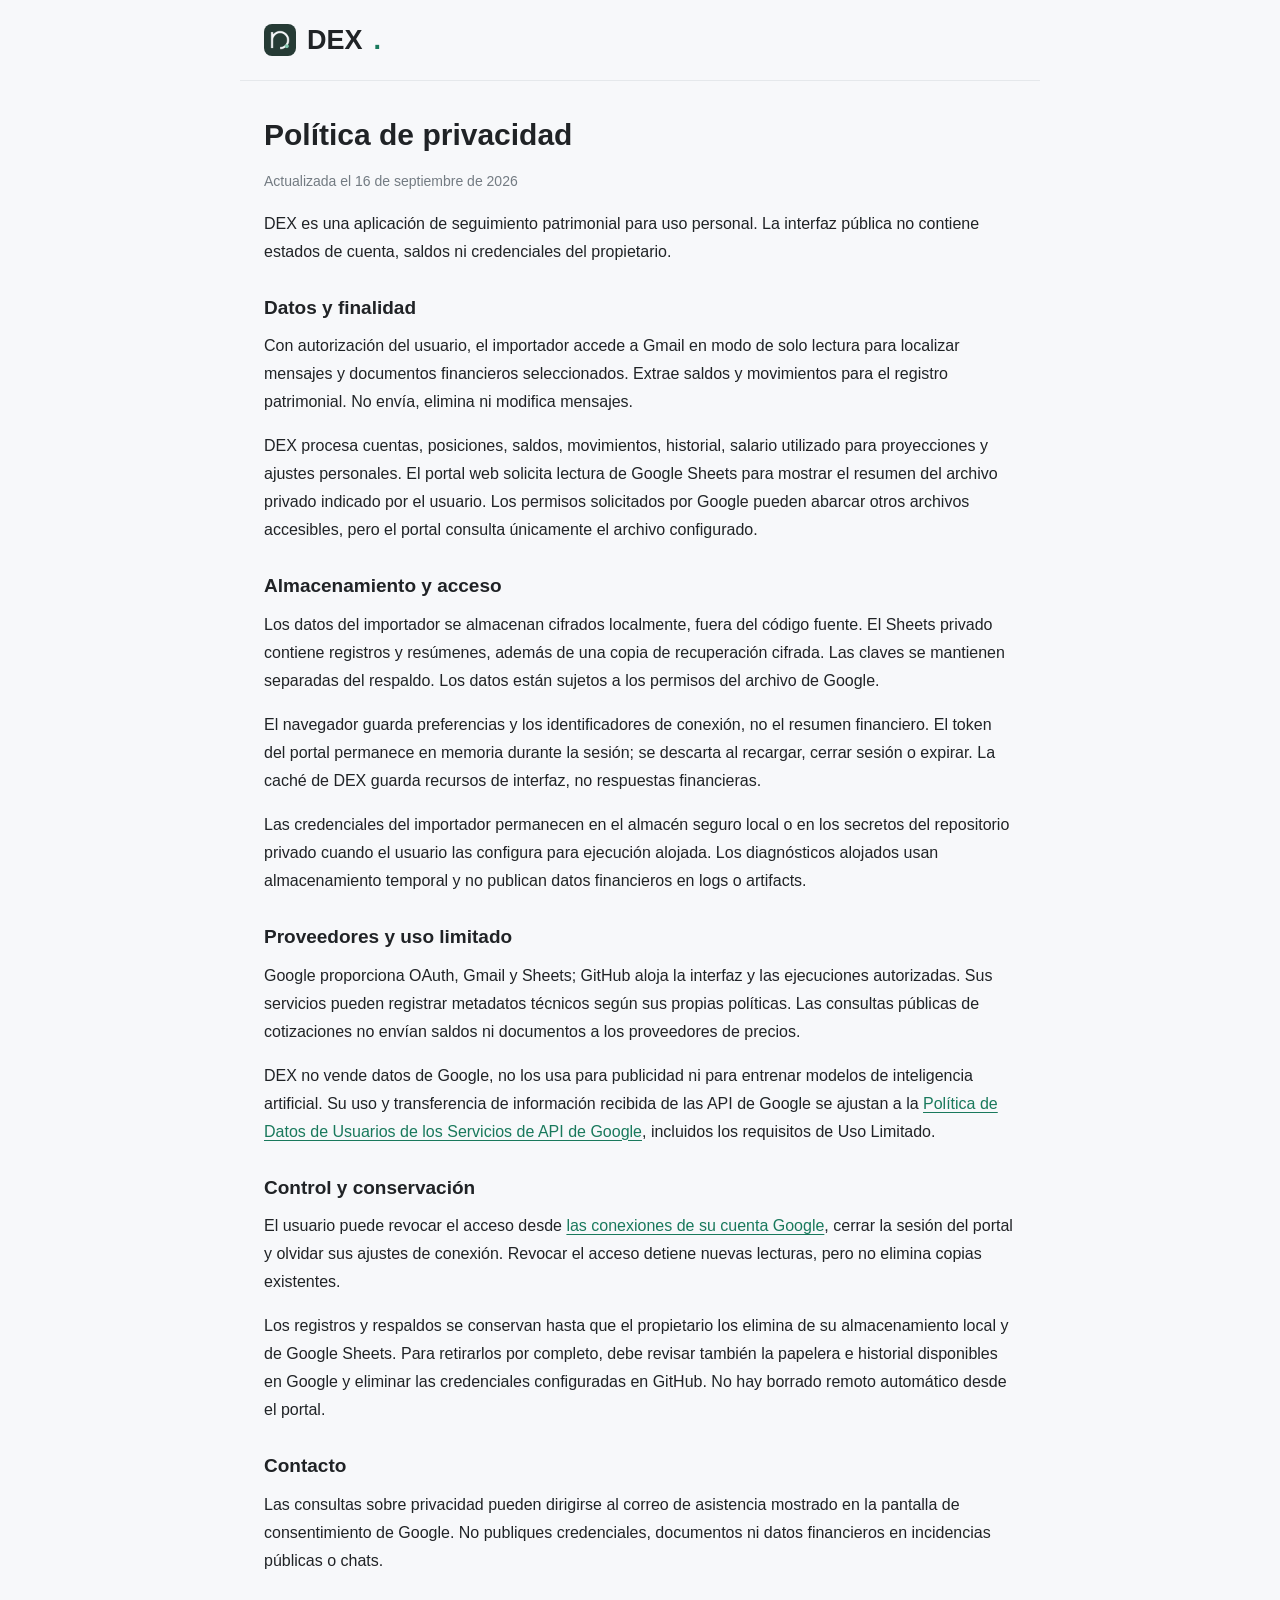
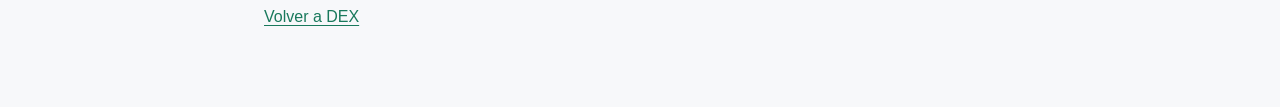
==== privacy.html @ 309e14bb "Add DEX privacy policy" ====
<!doctype html>
<html lang="es">
<head>
  <meta charset="utf-8">
  <meta name="viewport" content="width=device-width, initial-scale=1">
  <meta name="referrer" content="no-referrer">
  <meta http-equiv="Content-Security-Policy" content="default-src 'none'; style-src 'self'; img-src 'self'; base-uri 'none'; form-action 'none'">
  <title>Privacidad | DEX</title>
  <link rel="icon" href="./icon.png">
  <link rel="stylesheet" href="./app.css">
  <link rel="stylesheet" href="./privacy.css">
</head>
<body>
  <header class="topbar"><a class="brand" href="./"><img src="./icon.png" width="32" height="32" alt="">DEX<span class="brand-dot">.</span></a></header>
  <main>
    <h1>Pol&iacute;tica de privacidad</h1>
    <p class="muted">Actualizada el 16 de septiembre de 2026</p>
    <p>DEX es una aplicaci&oacute;n de seguimiento patrimonial para uso personal. La interfaz p&uacute;blica no contiene estados de cuenta, saldos ni credenciales del propietario.</p>
    <h2>Datos y finalidad</h2>
    <p>Con autorizaci&oacute;n del usuario, el importador accede a Gmail en modo de solo lectura para localizar mensajes y documentos financieros seleccionados. Extrae saldos y movimientos para el registro patrimonial. No env&iacute;a, elimina ni modifica mensajes.</p>
    <p>DEX procesa cuentas, posiciones, saldos, movimientos, historial, salario utilizado para proyecciones y ajustes personales. El portal web solicita lectura de Google Sheets para mostrar el resumen del archivo privado indicado por el usuario. Los permisos solicitados por Google pueden abarcar otros archivos accesibles, pero el portal consulta &uacute;nicamente el archivo configurado.</p>
    <h2>Almacenamiento y acceso</h2>
    <p>Los datos del importador se almacenan cifrados localmente, fuera del c&oacute;digo fuente. El Sheets privado contiene registros y res&uacute;menes, adem&aacute;s de una copia de recuperaci&oacute;n cifrada. Las claves se mantienen separadas del respaldo. Los datos est&aacute;n sujetos a los permisos del archivo de Google.</p>
    <p>El navegador guarda preferencias y los identificadores de conexi&oacute;n, no el resumen financiero. El token del portal permanece en memoria durante la sesi&oacute;n; se descarta al recargar, cerrar sesi&oacute;n o expirar. La cach&eacute; de DEX guarda recursos de interfaz, no respuestas financieras.</p>
    <p>Las credenciales del importador permanecen en el almac&eacute;n seguro local o en los secretos del repositorio privado cuando el usuario las configura para ejecuci&oacute;n alojada. Los diagn&oacute;sticos alojados usan almacenamiento temporal y no publican datos financieros en logs o artifacts.</p>
    <h2>Proveedores y uso limitado</h2>
    <p>Google proporciona OAuth, Gmail y Sheets; GitHub aloja la interfaz y las ejecuciones autorizadas. Sus servicios pueden registrar metadatos t&eacute;cnicos seg&uacute;n sus propias pol&iacute;ticas. Las consultas p&uacute;blicas de cotizaciones no env&iacute;an saldos ni documentos a los proveedores de precios.</p>
    <p>DEX no vende datos de Google, no los usa para publicidad ni para entrenar modelos de inteligencia artificial. Su uso y transferencia de informaci&oacute;n recibida de las API de Google se ajustan a la <a href="https://developers.google.com/terms/api-services-user-data-policy">Pol&iacute;tica de Datos de Usuarios de los Servicios de API de Google</a>, incluidos los requisitos de Uso Limitado.</p>
    <h2>Control y conservaci&oacute;n</h2>
    <p>El usuario puede revocar el acceso desde <a href="https://myaccount.google.com/connections">las conexiones de su cuenta Google</a>, cerrar la sesi&oacute;n del portal y olvidar sus ajustes de conexi&oacute;n. Revocar el acceso detiene nuevas lecturas, pero no elimina copias existentes.</p>
    <p>Los registros y respaldos se conservan hasta que el propietario los elimina de su almacenamiento local y de Google Sheets. Para retirarlos por completo, debe revisar tambi&eacute;n la papelera e historial disponibles en Google y eliminar las credenciales configuradas en GitHub. No hay borrado remoto autom&aacute;tico desde el portal.</p>
    <h2>Contacto</h2>
    <p>Las consultas sobre privacidad pueden dirigirse al correo de asistencia mostrado en la pantalla de consentimiento de Google. No publiques credenciales, documentos ni datos financieros en incidencias p&uacute;blicas o chats.</p>
    <a class="back" href="./">Volver a DEX</a>
  </main>
</body>
</html>
---- app.css ----
@layer base, layout, components, responsive;
@layer base {
  :root{font-family:-apple-system,BlinkMacSystemFont,"Segoe UI",sans-serif;color:#202326;background:#f7f8fa;font-synthesis:none;--bg:#f7f8fa;--surface:#fff;--ink:#202326;--muted:#737b82;--line:#e5e8eb;--green:#19795c;--teal:#62a59d;--blue:#577bad;--ease:cubic-bezier(.2,.8,.2,1);letter-spacing:0;color-scheme:light}
  *{box-sizing:border-box;letter-spacing:0}body{margin:0;-webkit-tap-highlight-color:transparent}button,input,select{font:inherit}button,a,input,select{touch-action:manipulation}button,a{color:inherit}button{cursor:pointer}button{border:0}a{text-decoration:none}button:disabled{cursor:wait;opacity:.55}svg{width:20px;height:20px;stroke-width:1.7;flex-shrink:0}button,a{outline-offset:5px}button:focus-visible,a:focus-visible,input:focus-visible,select:focus-visible{outline:2px solid var(--green)}h1,h2,h3,p{margin:0}h1{font-size:30px;font-weight:700;line-height:1.2}h2{font-size:19px;font-weight:650;line-height:1.3}h3{font-size:15px;font-weight:600}strong{font-weight:600}[hidden]{display:none!important}button{background:none}input,select{color:var(--ink)}.muted{color:var(--muted);font-size:14px}.small-label{font-size:12px;color:var(--muted);line-height:1.5}.eyebrow{font-size:10px;font-weight:650;color:var(--muted);line-height:1.6}.skip-link{position:fixed;top:-60px;left:20px;background:white;padding:15px;z-index:20}.skip-link:focus{top:10px}.sensitive{font-variant-numeric:tabular-nums}.empty{padding:44px 12px;text-align:center;color:var(--muted);font-size:14px;line-height:1.7}.empty svg{display:block;margin:0 auto 12px;width:28px;height:28px}.subtle{font-size:12px;color:var(--muted);line-height:1.6}.money-frac{color:var(--muted);font-weight:400}.masked{letter-spacing:0;user-select:none}
}
@layer layout {
  .app{max-width:1360px;margin:auto;display:grid;grid-template-columns:196px minmax(0,1fr);grid-template-rows:92px 1fr;min-height:100dvh}.topbar{grid-column:1/-1;display:flex;align-items:center;padding:0 42px;gap:30px;border-bottom:1px solid var(--line)}.brand{display:flex;align-items:center;gap:11px;font-weight:750;font-size:27px;line-height:1}.brand img{border-radius:8px}.brand-dot{color:var(--green)}.desktop-caption{font-size:10px;color:#8b9197}.top-actions{margin-left:auto;display:flex;align-items:center;gap:8px}.navigation{grid-column:1;grid-row:2;display:flex;flex-direction:column;padding:40px 18px;gap:8px;border-right:1px solid var(--line)}.navigation>a{display:flex;align-items:center;gap:12px;font-size:13px;font-weight:550;padding:14px 16px;border-radius:8px;color:var(--muted);min-height:48px}.navigation>a[aria-current=page]{color:var(--green);background:#eaf1ed}.navigation>a:hover{background:#edf0f1}.nav-foot{margin-top:auto;padding:60px 16px 0;color:#92989d;font-size:10px;line-height:2}main{padding:36px 48px 52px;min-width:0;outline:none!important}.view{animation:appear .28s var(--ease)}.page-heading{display:flex;align-items:center;justify-content:space-between;gap:10px;margin-bottom:32px}.page-heading .eyebrow{margin-bottom:8px}.summary-grid{display:grid;grid-template-columns:minmax(0,1.45fr) minmax(0,1fr);gap:36px;margin-bottom:36px}.balance-panel{padding:6px 0 0;min-width:0}.distribution{border-left:1px solid var(--line);padding-left:32px;min-width:0}.section-heading{display:flex;justify-content:space-between;align-items:center;gap:12px;margin-bottom:16px}.accounts-section{margin-top:4px}.bottom-note{display:flex;justify-content:center;align-items:center;gap:7px;font-size:11px;line-height:1.6;color:var(--muted);margin:26px 0 0;text-align:center}.bottom-note svg{width:14px;height:14px}.settings-group{margin:0 0 32px}.settings-group>h2{margin-bottom:14px}
}
@layer components {
  .history-section,.performance-section{padding:26px 0;border-top:1px solid var(--line);margin-bottom:26px;min-width:0}.history-section>.section-heading,.performance-section>.section-heading{flex-wrap:wrap}.history-summary{font-size:26px;font-weight:650;line-height:1.4;margin:12px 0;overflow-wrap:anywhere;font-variant-numeric:tabular-nums}.history-metric-label{display:flex;align-items:center;justify-content:space-between;gap:12px;font-size:12px;color:var(--muted)}.history-metric-label select{width:auto;max-width:75%;min-height:44px;border:1px solid var(--line);border-radius:6px;background:var(--surface);padding:7px;font-size:13px}#history-chart{display:block;width:100%;height:210px;min-width:0}#history-observations{margin-top:12px}#history-observations summary{font-size:12px;cursor:pointer;min-height:44px;display:flex;align-items:center;color:var(--green)}#history-rows{max-height:280px;overflow:auto}.pnl-row{padding:12px 0;border-bottom:1px solid var(--line)}.pnl-row>div:first-child{display:flex;justify-content:space-between;gap:14px;font-size:13px}.pnl-row>div:first-child>span:last-child{text-align:right;min-width:0;overflow-wrap:anywhere}.pnl-row small{display:block;color:var(--muted);font-size:11px;margin-top:4px}.pnl-track{height:8px;margin-top:10px;position:relative;background:linear-gradient(to right,transparent calc(50% - .5px),#b6bec7 calc(50% - .5px),#b6bec7 calc(50% + .5px),transparent calc(50% + .5px))}.pnl-bar{position:absolute;left:50%;top:1px;height:6px;background:#267d71;border-radius:2px}.pnl-bar.negative{left:auto;right:50%;background:#b14646}.gain{color:#267d71}.loss{color:#b14646}#available-open{justify-content:flex-start;text-align:left;line-height:1.4}#composition-open{margin-top:6px}#detail-content [data-include]{flex-shrink:0}.performance-section>.subtle{margin:12px 0}
  .balance-top{flex-wrap:wrap}.balance-top>.segmented{margin-left:auto;max-width:100%}.fx-info{margin-top:12px;font-size:11px;color:var(--muted);line-height:1.65;overflow-wrap:anywhere}.fx-info a{color:var(--green);text-decoration:underline;text-underline-offset:3px}.fx-info p+p{margin-top:3px}
  .estimated-net-worth{border-left:2px solid var(--teal);padding:8px 0 8px 14px;margin-top:14px;display:grid;gap:6px}.estimated-net-worth strong{font-size:22px;overflow-wrap:anywhere}#salary-setting{width:100%;text-align:left}
  .adjustment-section{margin-top:28px}.deduction-breakdown{margin-top:8px}.adjustment-row{display:flex;align-items:center;gap:12px;width:100%;min-height:64px;text-align:left;border-bottom:1px solid var(--line);padding:12px 0;font-size:14px}.adjustment-row>span{flex:1;min-width:0;overflow-wrap:anywhere}.adjustment-row small{display:block;color:var(--muted);font-size:12px;margin-top:5px}.adjustment-row strong{font-size:14px;overflow-wrap:anywhere;max-width:48%}.adjustment-row svg{width:16px}.adjustment-form{display:grid;gap:20px;margin-top:24px}.adjustment-form label{display:grid;gap:8px;font-size:13px;color:var(--muted);min-width:0}.adjustment-form input,.adjustment-form select{width:100%;min-width:0;min-height:48px;border:1px solid var(--line);border-radius:8px;background:var(--surface);padding:10px 12px;font-size:16px}.form-columns{display:grid;grid-template-columns:minmax(0,1fr) 100px;gap:14px}.form-actions{display:flex;justify-content:flex-end;align-items:center;gap:16px}.primary-action{display:inline-flex;align-items:center;justify-content:center;gap:8px;background:var(--green);color:white;border-radius:8px;min-height:48px;padding:10px 22px;font-weight:600}.danger{color:#aa3939}.primary-action.danger{color:white;background:#aa3939}.form-error{font-size:13px;color:#aa3939;line-height:1.6}#delete-confirmation{border-top:1px solid var(--line);padding-top:16px;font-size:14px;line-height:1.6}#delete-confirmation .form-actions{margin-top:10px}
  .icon-button{width:44px;height:44px;display:inline-flex;align-items:center;justify-content:center;border-radius:50%;flex-shrink:0;transition:background .2s,transform .15s}.icon-button:hover{background:#e9ecef}.icon-button:active{transform:scale(.94)}.mode-badge{font-size:9px;font-weight:700;color:var(--muted);padding:5px 7px;border:1px solid var(--line);border-radius:4px}.mode-badge.demo{background:#fff3d7;border-color:#eadcb8;color:#80601f}.status-tag{display:flex;gap:6px;align-items:center;color:var(--muted);font-size:10px;white-space:nowrap}.status-dot{width:5px;height:5px;background:var(--green);border-radius:50%}.balance-top{display:flex;align-items:center;justify-content:space-between;gap:12px}.segmented{display:flex;border-radius:8px;padding:3px;background:#e9edef;height:36px;flex-shrink:0}.segmented button{font-size:11px;font-weight:650;border-radius:6px;min-width:44px;padding:0 10px}.segmented button[aria-pressed=true]{background:var(--surface);box-shadow:0 1px 4px #00000010}.balance-value{font-size:43px;font-weight:650;line-height:1.18;min-height:60px;display:flex;align-items:baseline;gap:0;margin-top:26px;white-space:nowrap;overflow-wrap:anywhere}.balance-value.compact{font-size:32px}.balance-value .money-frac{font-size:.66em}.balance-meta{display:flex;flex-wrap:wrap;align-items:center;justify-content:space-between;gap:0 10px;font-size:11px;color:var(--muted);min-height:44px}.text-action{display:inline-flex;align-items:center;justify-content:center;gap:5px;font-size:11px;color:var(--green);min-height:44px;padding:0;font-weight:550}.text-action svg{height:14px;width:14px}.balance-rule{height:1px;background:var(--line);margin:14px 0 23px}.balance-stats{display:grid;grid-template-columns:minmax(0,1.6fr) minmax(0,1fr);gap:14px}.balance-stats>div{display:flex;flex-direction:column;gap:8px;min-width:0}.balance-stats strong{font-size:19px;overflow-wrap:anywhere}.cutoff-note{display:flex;align-items:flex-start;gap:7px;color:var(--muted);font-size:11px;line-height:1.5;margin-top:24px}.cutoff-note svg{width:14px;height:14px;margin-top:1px}.allocation-chart{display:flex;justify-content:center;padding:6px 0 16px;min-height:172px}.donut{width:152px;height:152px;border-radius:50%;background:#e5e8eb;position:relative;display:grid;place-items:center}.donut-center{position:absolute;inset:15px;border-radius:50%;background:var(--bg);display:flex;align-items:center;justify-content:center;flex-direction:column;gap:3px}.donut-center>svg{color:#999fa3;width:16px;height:16px;margin-bottom:1px}.donut-center strong{font-size:26px;line-height:1.1;font-weight:550}.donut-center span{font-size:10px;color:var(--muted)}.allocation-legend{display:flex;flex-direction:column;gap:10px}.legend-row{display:flex;gap:8px;align-items:center;font-size:11px;min-width:0}.legend-dot{width:6px;height:6px;border-radius:2px;flex-shrink:0;background:var(--ink)}.legend-row strong{margin-left:auto;font-size:11px;font-weight:500}.legend-row span:nth-child(2){color:var(--muted)}.legend-dot.investments{background:#293e3a}.legend-dot.cash{background:#6aada3}.legend-dot.pension{background:#718eb1}.legend-dot.other{background:#b6bec7}.account-list{border-top:1px solid var(--line)}.account-row{width:100%;display:flex;align-items:center;gap:14px;text-align:left;padding:19px 0;min-height:88px;border-bottom:1px solid var(--line);transition:background .15s}.account-row:hover{background:#eef1f2}.account-row:active{background:#e6edeb}.entity-icon{width:44px;height:44px;border-radius:8px;display:flex;align-items:center;justify-content:center;flex-shrink:0;background:#e8efeb;color:#31564a;font-weight:700;font-size:13px}.entity-icon.ibkr{background:#eeeef0;color:#34383d}.entity-icon.multimoney{background:#e4f1ed;color:#16755b}.entity-icon.bac_bank,.entity-icon.bac_pension{background:#f5e9e9;color:#a33e46}.entity-icon.binance{background:#f8f0d7;color:#907320}.entity-icon svg{width:21px;height:21px}.account-info{min-width:0;flex:1}.account-name{display:block;font-size:14px;font-weight:600;line-height:1.3}.account-sub{display:block;color:var(--muted);font-size:11px;line-height:1.5;margin-top:5px}.account-amount{font-size:15px;text-align:right;white-space:nowrap;font-weight:600;line-height:1.4;flex-shrink:0}.account-amount small{display:block;font-weight:400;color:var(--muted);font-size:10px;margin-top:5px}.account-chevron{width:14px;height:14px;color:#aeb4b9}.connection-band{display:flex;align-items:center;gap:14px;padding:23px 0;margin-top:16px}.connection-band>div:nth-child(2){flex:1;min-width:0}.connection-band p{font-size:11px;line-height:1.5;color:var(--muted);margin-top:5px}.band-symbol{width:40px;height:40px;background:#e8edee;color:#6a7b80;display:grid;place-items:center;border-radius:50%;flex-shrink:0}.count-tag{font-size:16px;color:var(--muted)}.accounts-tools{display:flex;gap:12px;align-items:center}.search{display:flex;align-items:center;gap:10px;min-height:48px;flex:1;background:#eceff2;border-radius:8px;padding:0 14px;color:#8a9298;min-width:0}.search input{width:100%;background:none;border:0;outline:none;min-width:0;font-size:14px;min-height:48px}.search:focus-within{outline:2px solid var(--green);outline-offset:2px}.sort-control{display:flex;align-items:center;gap:4px;min-height:48px}.sort-control svg{width:16px;height:16px;color:var(--muted)}select{border:0;background:transparent;font-size:12px;min-height:44px;max-width:165px}.filter-row{display:flex;gap:5px;margin:18px 0 20px;flex-wrap:wrap}.filter{color:var(--muted);font-size:12px;padding:0 15px;min-height:44px;border-bottom:2px solid transparent}.filter.active{border-color:var(--ink);color:var(--ink);font-weight:600}.setting-row{display:flex;align-items:center;gap:14px;min-height:80px;border-bottom:1px solid var(--line);padding:16px 0;width:100%;text-align:left}.setting-icon{height:36px;width:36px;background:#ebedef;display:grid;place-items:center;border-radius:8px;flex-shrink:0}.setting-icon svg{width:18px;height:18px;color:#5a636a}.setting-label{flex:1;min-width:0;font-size:14px;line-height:1.4}.setting-label>span{display:block;font-size:11px;color:var(--muted);margin-top:4px}.switch{appearance:none;-webkit-appearance:none;width:46px;height:28px;border-radius:18px;background:#dce0e3;position:relative;cursor:pointer;flex-shrink:0;margin:8px 0;transition:background .2s}.switch:after{content:"";position:absolute;width:22px;height:22px;left:3px;top:3px;background:white;border-radius:50%;box-shadow:0 1px 3px #0002;transition:transform .2s}.switch:checked{background:var(--green)}.switch:checked:after{transform:translateX(18px)}.connection-state{display:flex;align-items:center;gap:5px;color:var(--muted);font-size:10px;flex-shrink:0}.connection-state.observed{color:var(--green)}.connection-state svg{width:13px;height:13px}.about-icon{border-radius:8px}.settings-footnote{font-size:12px;color:var(--muted);line-height:1.7;margin-top:17px;max-width:500px}.notice{margin-bottom:22px;padding:12px 14px;background:#f2e8d3;color:#755c2c;border-radius:6px;line-height:1.5;font-size:12px}.notice.error{background:#f5e8e8;color:#984749}.notice button{font-weight:600;color:inherit;text-decoration:underline;padding:4px}.toast{position:fixed;bottom:30px;left:50%;transform:translateX(-50%);background:#263832;color:#fff;padding:12px 20px;border-radius:8px;font-size:12px;box-shadow:0 6px 22px #0002;z-index:12;max-width:calc(100% - 40px);text-align:center;line-height:1.5}.skeleton-row{height:88px;border-bottom:1px solid var(--line);background:linear-gradient(90deg,#e8ebed 20%,#f3f5f6 50%,#e8ebed 80%);background-size:200% 100%;mask-image:linear-gradient(transparent 20%,black 20%,black 65%,transparent 65%);animation:shimmer 1.8s linear infinite}.spinning svg{animation:spin 1s linear infinite}
  dialog{border:1px solid #fff8;border-radius:20px;padding:22px 28px 32px;width:min(520px,calc(100% - 36px));max-height:85dvh;overflow:auto;background:var(--bg);color:var(--ink);box-shadow:0 20px 100px #101e2430;overscroll-behavior:contain}dialog[open]{animation:sheet-in .28s var(--ease)}dialog::backdrop{background:#16232c48;backdrop-filter:blur(5px);-webkit-backdrop-filter:blur(5px)}.sheet-handle{display:none}.sheet-header{display:flex;align-items:center;justify-content:space-between;margin-bottom:16px}.sheet-title{display:flex;align-items:center;gap:14px;margin-bottom:26px}.sheet-title h2{font-size:24px}.detail-balance{font-size:34px;line-height:1.3;margin:10px 0 4px;font-weight:650;overflow-wrap:anywhere}.detail-block{margin-top:28px}.detail-block h3{margin-bottom:12px}.detail-line{display:flex;align-items:center;justify-content:space-between;gap:20px;border-bottom:1px solid var(--line);min-height:46px;padding:10px 0;font-size:12px;line-height:1.6}.detail-line>span:first-child{color:var(--muted)}.detail-line>span:last-child{text-align:right;overflow-wrap:anywhere;min-width:0}.position-symbol{font-size:12px;font-weight:650;color:var(--ink)}.position-name{display:block;font-size:10px;font-weight:400;color:var(--muted);max-width:200px}.coverage-text{font-size:13px;line-height:1.8;color:var(--muted);margin:15px 0}.detail-callout{border-left:2px solid var(--teal);padding:4px 0 4px 14px;margin-top:24px;font-size:12px;line-height:1.7;color:var(--muted)}body.modal-open{overflow:hidden}
  @keyframes appear{from{opacity:0;transform:translateY(5px)}to{opacity:1;transform:translateY(0)}}@keyframes sheet-in{from{opacity:0;transform:translateY(24px)}to{opacity:1;transform:translateY(0)}}@keyframes spin{to{transform:rotate(360deg)}}@keyframes shimmer{to{background-position:-200% 0}}
  .segmented{height:44px}.segmented button{font-size:12px}
  .sheet-header{position:sticky;top:0;background:var(--bg);z-index:2}
  body.reduce-motion *,body.reduce-motion *::before,body.reduce-motion *::after{animation:none!important;transition:none!important;scroll-behavior:auto!important}
  @media(prefers-reduced-motion:reduce){*,*::before,*::after{animation:none!important;transition:none!important;scroll-behavior:auto!important}}
}
@layer responsive {
  .performance-columns,.pnl-row{display:grid;grid-template-columns:minmax(0,.8fr) minmax(0,1fr) minmax(0,1.15fr);gap:12px;align-items:center}.performance-columns{font-size:11px;color:var(--muted);padding:10px 0;border-bottom:1px solid var(--line)}.performance-columns>span:not(:first-child),.pnl-row>span{text-align:right}.pnl-row{min-height:66px;font-size:14px;font-variant-numeric:tabular-nums}.pnl-row>*{min-width:0;overflow-wrap:anywhere}.pnl-row small{font-size:12px}.performance-section{border-top:0;padding-top:22px}.performance-section .section-heading{align-items:flex-start}#performance-sort{max-width:100%;width:auto;min-height:44px;border:1px solid var(--line);border-radius:6px;background:var(--surface);font-size:12px;padding:8px}.history-section{margin-bottom:0}.balance-panel{display:flex;flex-direction:column;align-items:flex-start}.balance-top{width:100%}.balance-value{margin-top:24px}.summary-grid{align-items:center}.fx-info{margin-top:26px;font-size:10px}.fx-info a{color:var(--muted)}.fx-info p{font-size:12px}.mode-badge:not(.demo),.desktop-caption{display:none}.account-name{overflow-wrap:anywhere}.account-amount{max-width:46%}.donut-center svg{width:24px;height:24px}#rendimiento>.history-summary{font-size:32px}#rendimiento>.subtle{margin-top:8px}
  @media(max-width:700px){.navigation{padding-left:8px;padding-right:8px}.navigation>a{flex:1;min-width:0;padding:4px 2px;font-size:10px}.navigation>a span{white-space:nowrap}.page-heading{align-items:center;margin-bottom:20px}.balance-value{font-size:40px}.summary-grid{margin-bottom:24px}.distribution{margin-top:20px}.pnl-row{font-size:13px;gap:8px}.performance-columns{gap:8px}.account-name{font-size:16px}.account-sub{font-size:12px}.account-row{gap:10px}.account-amount{font-size:15px}.performance-section .section-heading h2{font-size:17px}#performance-sort{font-size:11px}.history-section>.section-heading h2{font-size:17px}}
  @media(max-width:370px){.navigation>a{font-size:10px}.account-name{font-size:14px}.account-amount{font-size:13px}.account-row{gap:7px}.pnl-row{font-size:12px}.pnl-row small{font-size:11px}#rendimiento>.history-summary{font-size:28px}.history-section>.section-heading{gap:8px}}
  .adjustment-form select{max-width:100%;width:100%}
  @media(min-width:1500px){.app{border-left:1px solid var(--line);border-right:1px solid var(--line)}}
  @media(max-width:1100px) and (min-width:701px){.app{grid-template-columns:156px minmax(0,1fr)}main{padding:32px 26px}.navigation{padding:32px 10px}.navigation>a{padding:14px 10px;gap:8px}.summary-grid{gap:24px}.distribution{padding-left:24px}.balance-value{font-size:35px}.balance-value.compact{font-size:27px}.balance-stats strong{font-size:16px}}
  @media(max-width:850px) and (min-width:701px){.summary-grid{grid-template-columns:1fr}.distribution{border-left:0;padding-left:0;padding-top:20px;border-top:1px solid var(--line);display:grid;grid-template-columns:1fr 1fr;align-items:center;column-gap:20px}.distribution>.section-heading{grid-column:1/-1}.allocation-chart{padding:0}.allocation-legend{gap:18px}}
  @media(max-width:700px){
    .app{display:block;min-height:100dvh}.topbar{height:calc(76px + env(safe-area-inset-top));padding:env(safe-area-inset-top) 24px 0;border-bottom:0;gap:10px}.brand{font-size:25px;gap:9px}.brand img{width:30px;height:30px}.desktop-caption{display:none}.top-actions{gap:2px}.mode-badge{margin-right:4px;font-size:8px}.icon-button{width:44px;height:44px}.navigation{position:fixed;bottom:0;left:0;right:0;z-index:5;flex-direction:row;justify-content:space-around;padding:8px 16px max(12px,env(safe-area-inset-bottom));border:0;border-top:1px solid #e2e5e9b0;background:#f9fafbeb;backdrop-filter:blur(22px);-webkit-backdrop-filter:blur(22px);gap:0}.navigation>a{flex-direction:column;gap:5px;min-width:74px;min-height:48px;padding:4px 10px;color:#899196;font-size:10px;border-radius:0}.navigation>a svg{width:21px;height:21px}.navigation>a[aria-current=page]{color:var(--green);background:none}.navigation>a:hover{background:none}.nav-foot{display:none}main{padding:13px 24px calc(108px + env(safe-area-inset-bottom));max-width:530px;margin:auto}.page-heading{margin-bottom:28px;align-items:flex-end}.page-heading .eyebrow{font-size:9px;margin-bottom:7px}h1{font-size:28px}.status-tag{padding-bottom:4px;font-size:9px}.summary-grid{grid-template-columns:1fr;gap:0;margin-bottom:29px}.balance-panel{padding:0}.balance-value{font-size:43px;margin-top:24px;min-height:55px}.balance-value.compact{font-size:34px}.balance-meta{font-size:11px;min-height:42px}.balance-rule{margin:9px 0 20px}.balance-stats{gap:18px}.balance-stats strong{font-size:18px}.small-label{font-size:11px}.cutoff-note{font-size:10px;margin-top:21px}.distribution{display:grid;grid-template-columns:120px minmax(0,1fr);gap:0 23px;border-left:0;padding:24px 0 0;margin-top:26px;border-top:1px solid var(--line);align-items:center}.distribution>.section-heading{grid-column:1/-1;margin-bottom:18px}.distribution h2{font-size:17px}.allocation-chart{min-height:114px;padding:0}.donut{width:114px;height:114px}.donut-center{inset:11px}.donut-center strong{font-size:23px}.donut-center>svg{display:none}.donut-center span{font-size:9px}.allocation-legend{gap:15px}.legend-row,.legend-row strong{font-size:11px}h2{font-size:18px}.section-heading{margin-bottom:10px}.account-row{gap:11px;padding:18px 0;min-height:85px}.entity-icon{width:40px;height:40px}.account-name{font-size:13px}.account-sub{font-size:10px}.account-amount{font-size:13px}.account-amount small{font-size:9px}.account-chevron{width:11px;height:11px}.connection-band{gap:11px;padding:18px 0;margin-top:12px}.connection-band h3{font-size:13px}.connection-band p{font-size:10px}.band-symbol{width:36px;height:36px}.bottom-note{font-size:10px;margin-top:15px}.accounts-tools{gap:8px}.search{padding:0 11px;gap:7px}.search input{font-size:16px}.search input::placeholder{font-size:12px}.sort-control{max-width:112px}.sort-control select{width:88px;font-size:11px}.sort-control svg{width:14px;height:14px}.filter{padding:0 12px;font-size:11px}.filter-row{gap:2px;margin:14px 0 14px}.setting-label{font-size:13px}.setting-label>span{font-size:10px}.setting-row{gap:11px}.connection-state{font-size:9px}.settings-group .section-heading .small-label{font-size:9px}.settings-footnote{font-size:11px}.notice{margin-top:0;font-size:11px;padding:10px 12px}.toast{bottom:calc(88px + env(safe-area-inset-bottom));width:max-content;max-width:calc(100% - 40px)}
    dialog{width:100%;max-width:100%;max-height:90dvh;margin:auto 0 0;border:0;border-radius:22px 22px 0 0;padding:12px 24px calc(30px + env(safe-area-inset-bottom));box-shadow:0 -10px 70px #172b3b15}.sheet-handle{display:block;width:32px;height:4px;border-radius:4px;background:#d7dcdf;margin:0 auto 12px}.sheet-header{margin-bottom:14px}.sheet-title h2{font-size:23px}.detail-balance{font-size:32px}
  }
  @media(max-width:700px){.account-name{font-size:15px}.account-sub{font-size:12px}.account-amount{font-size:15px}.account-amount small{font-size:11px}.small-label,.legend-row,.legend-row strong{font-size:12px}.balance-meta,.text-action{font-size:12px}.cutoff-note,.bottom-note,.connection-band p{font-size:11px}.page-heading .eyebrow{font-size:10px}.status-tag{font-size:10px}.setting-label{font-size:15px}.setting-label>span{font-size:12px}.connection-state{font-size:11px}.navigation>a{font-size:11px}.connection-band h3{font-size:15px}.account-info{overflow-wrap:anywhere}.detail-line{font-size:13px}.position-name{font-size:11px}}
  @media(max-width:370px){main{padding-left:18px;padding-right:18px}.topbar{padding-left:18px;padding-right:18px}.balance-value{font-size:38px}.balance-value.compact{font-size:28px}.balance-stats strong{font-size:16px}.account-row{gap:8px}.account-chevron{display:none}.account-amount{font-size:13px}.entity-icon{width:35px;height:35px}.account-name{font-size:13px}.account-sub{font-size:11px}.distribution{gap:0 18px;grid-template-columns:108px minmax(0,1fr)}.donut{width:108px;height:108px}.status-tag{font-size:9px}.filter{padding:0 10px}h1{font-size:26px}.connection-state{font-size:10px}.setting-row{gap:9px}.setting-label{font-size:13px}.setting-label>span{font-size:11px}}
}
---- privacy.css ----
main{max-width:800px;margin:0 auto;padding:36px 24px 60px;line-height:1.75;overflow-wrap:anywhere}
h1{margin-bottom:16px}h2{margin-top:30px;margin-bottom:12px}p+p{margin-top:16px}
main a{color:var(--green);text-decoration:underline;text-underline-offset:3px}.back{display:inline-block;margin-top:28px;min-height:44px}
.topbar{max-width:800px;margin:auto;padding:24px;min-height:80px}.brand img{display:block}
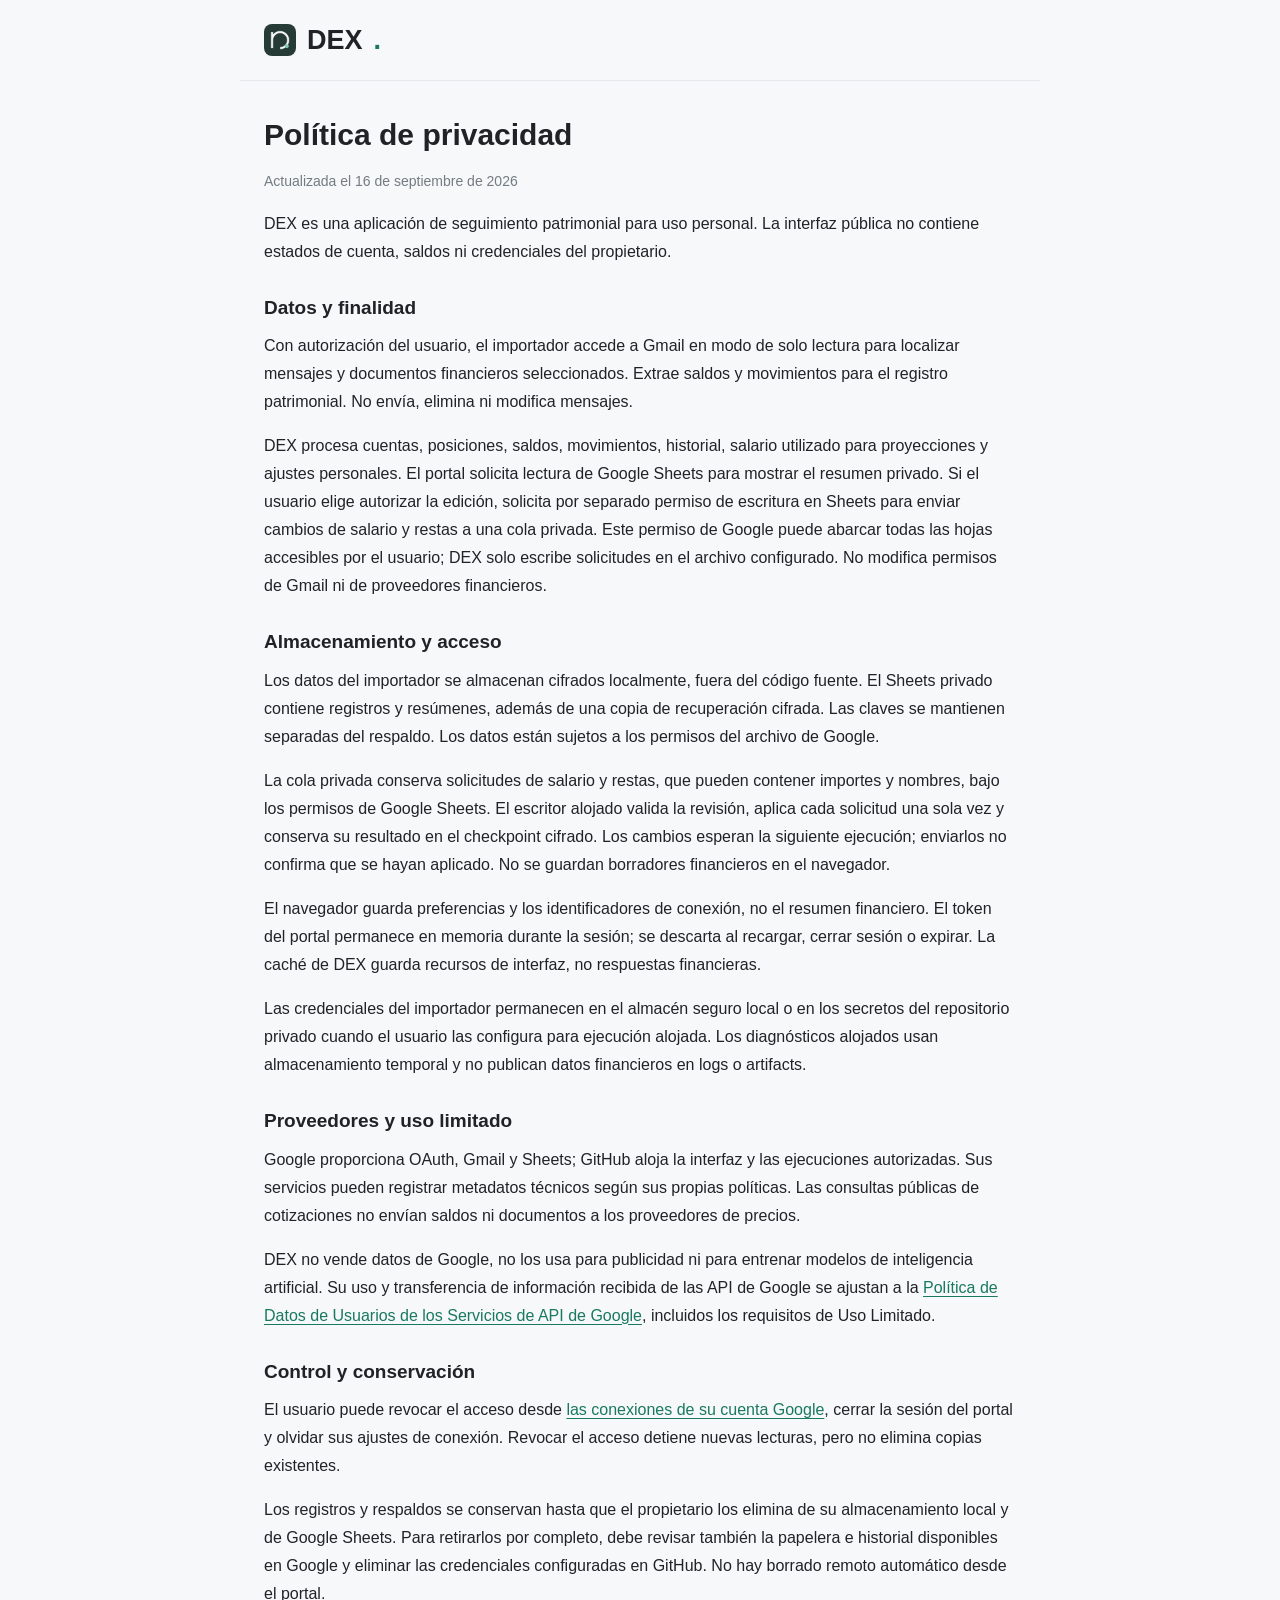
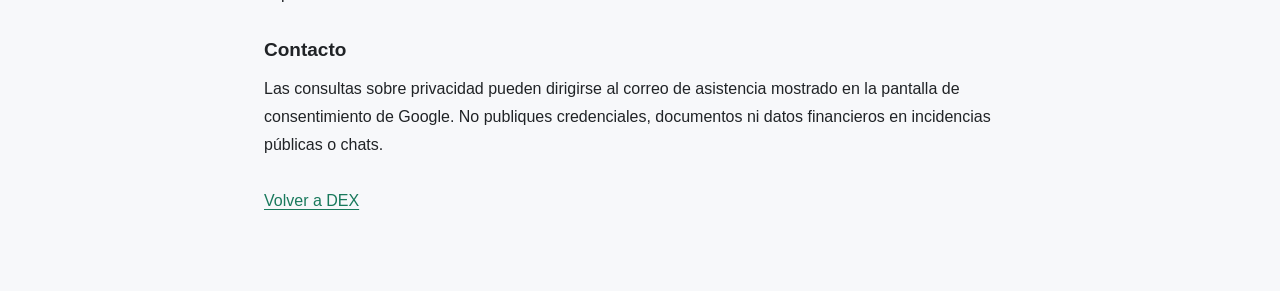
==== commit 48551d1e: "changes1" ====
--- a/privacy.html
+++ b/privacy.html
@@ -18,9 +18,10 @@
     <p>DEX es una aplicaci&oacute;n de seguimiento patrimonial para uso personal. La interfaz p&uacute;blica no contiene estados de cuenta, saldos ni credenciales del propietario.</p>
     <h2>Datos y finalidad</h2>
     <p>Con autorizaci&oacute;n del usuario, el importador accede a Gmail en modo de solo lectura para localizar mensajes y documentos financieros seleccionados. Extrae saldos y movimientos para el registro patrimonial. No env&iacute;a, elimina ni modifica mensajes.</p>
-    <p>DEX procesa cuentas, posiciones, saldos, movimientos, historial, salario utilizado para proyecciones y ajustes personales. El portal web solicita lectura de Google Sheets para mostrar el resumen del archivo privado indicado por el usuario. Los permisos solicitados por Google pueden abarcar otros archivos accesibles, pero el portal consulta &uacute;nicamente el archivo configurado.</p>
+    <p>DEX procesa cuentas, posiciones, saldos, movimientos, historial, salario utilizado para proyecciones y ajustes personales. El portal solicita lectura de Google Sheets para mostrar el resumen privado. Si el usuario elige autorizar la edici&oacute;n, solicita por separado permiso de escritura en Sheets para enviar cambios de salario y restas a una cola privada. Este permiso de Google puede abarcar todas las hojas accesibles por el usuario; DEX solo escribe solicitudes en el archivo configurado. No modifica permisos de Gmail ni de proveedores financieros.</p>
     <h2>Almacenamiento y acceso</h2>
     <p>Los datos del importador se almacenan cifrados localmente, fuera del c&oacute;digo fuente. El Sheets privado contiene registros y res&uacute;menes, adem&aacute;s de una copia de recuperaci&oacute;n cifrada. Las claves se mantienen separadas del respaldo. Los datos est&aacute;n sujetos a los permisos del archivo de Google.</p>
+    <p>La cola privada conserva solicitudes de salario y restas, que pueden contener importes y nombres, bajo los permisos de Google Sheets. El escritor alojado valida la revisi&oacute;n, aplica cada solicitud una sola vez y conserva su resultado en el checkpoint cifrado. Los cambios esperan la siguiente ejecuci&oacute;n; enviarlos no confirma que se hayan aplicado. No se guardan borradores financieros en el navegador.</p>
     <p>El navegador guarda preferencias y los identificadores de conexi&oacute;n, no el resumen financiero. El token del portal permanece en memoria durante la sesi&oacute;n; se descarta al recargar, cerrar sesi&oacute;n o expirar. La cach&eacute; de DEX guarda recursos de interfaz, no respuestas financieras.</p>
     <p>Las credenciales del importador permanecen en el almac&eacute;n seguro local o en los secretos del repositorio privado cuando el usuario las configura para ejecuci&oacute;n alojada. Los diagn&oacute;sticos alojados usan almacenamiento temporal y no publican datos financieros en logs o artifacts.</p>
     <h2>Proveedores y uso limitado</h2>
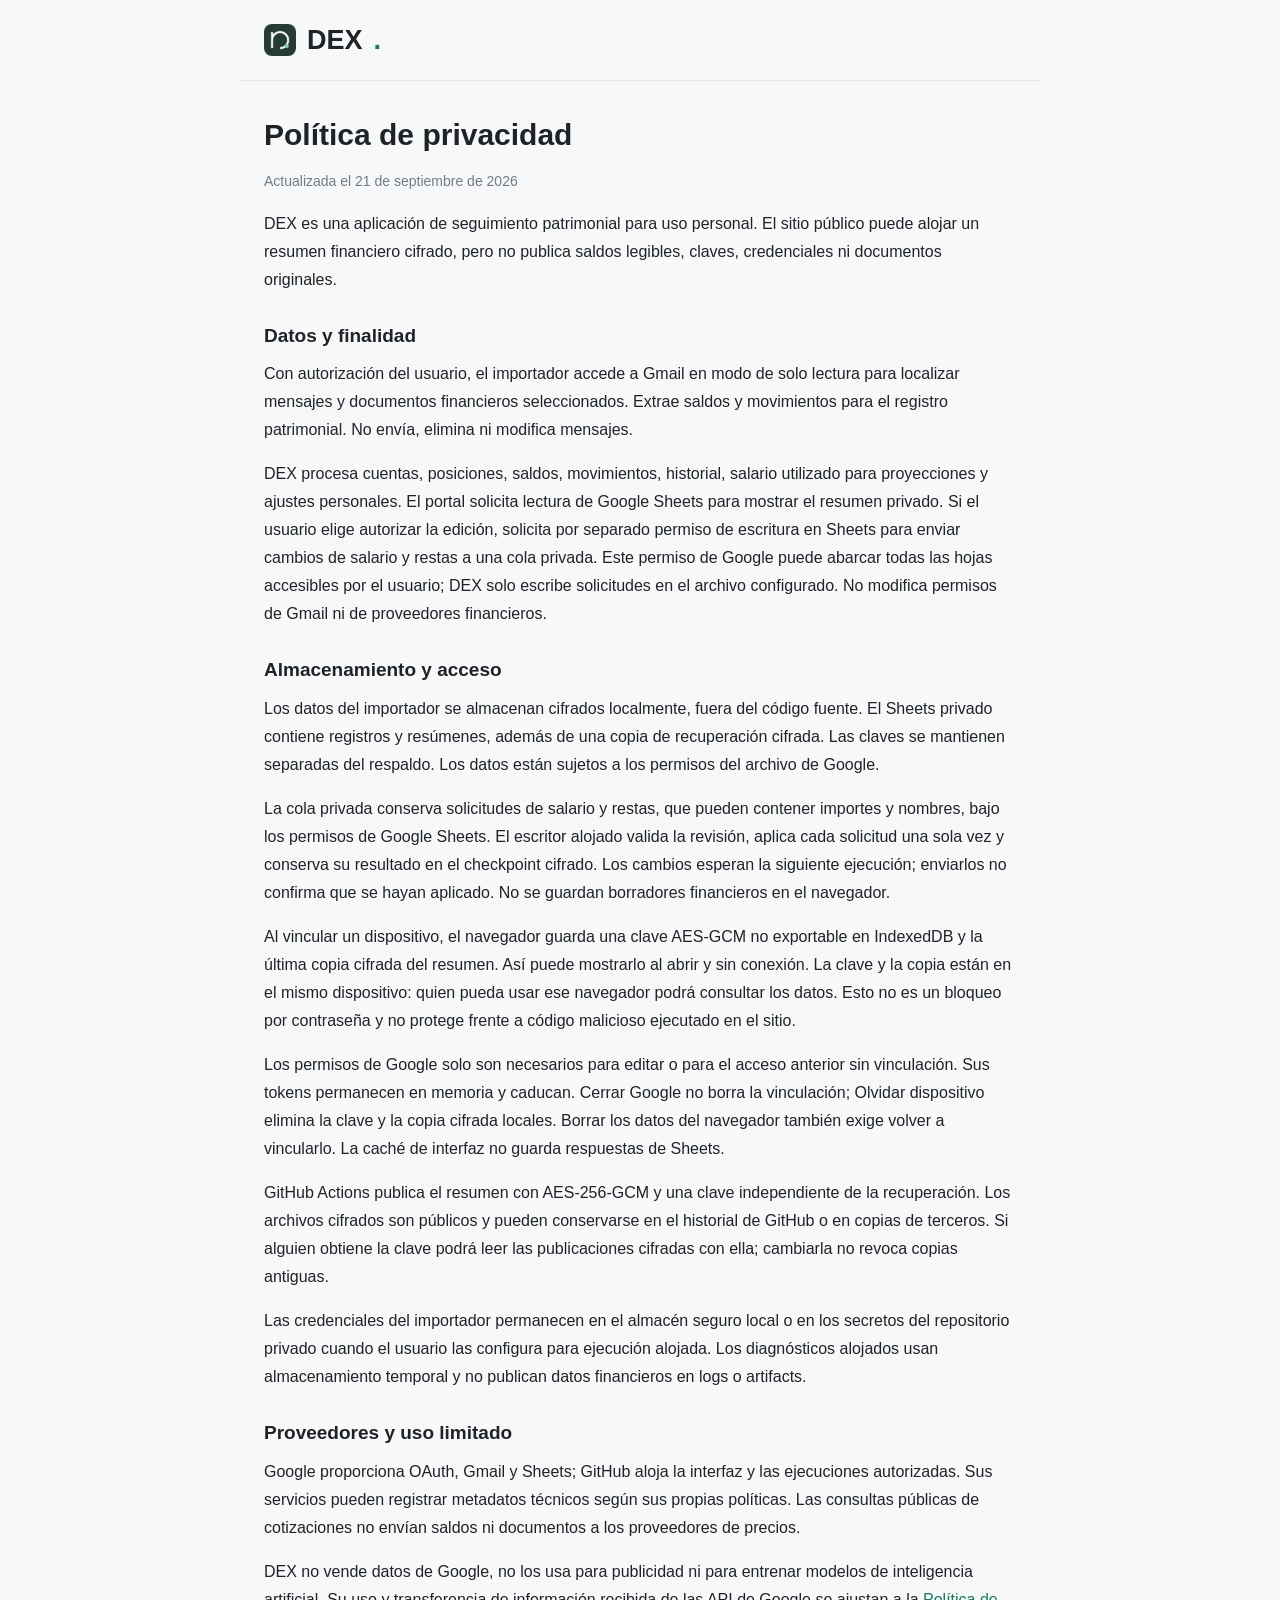
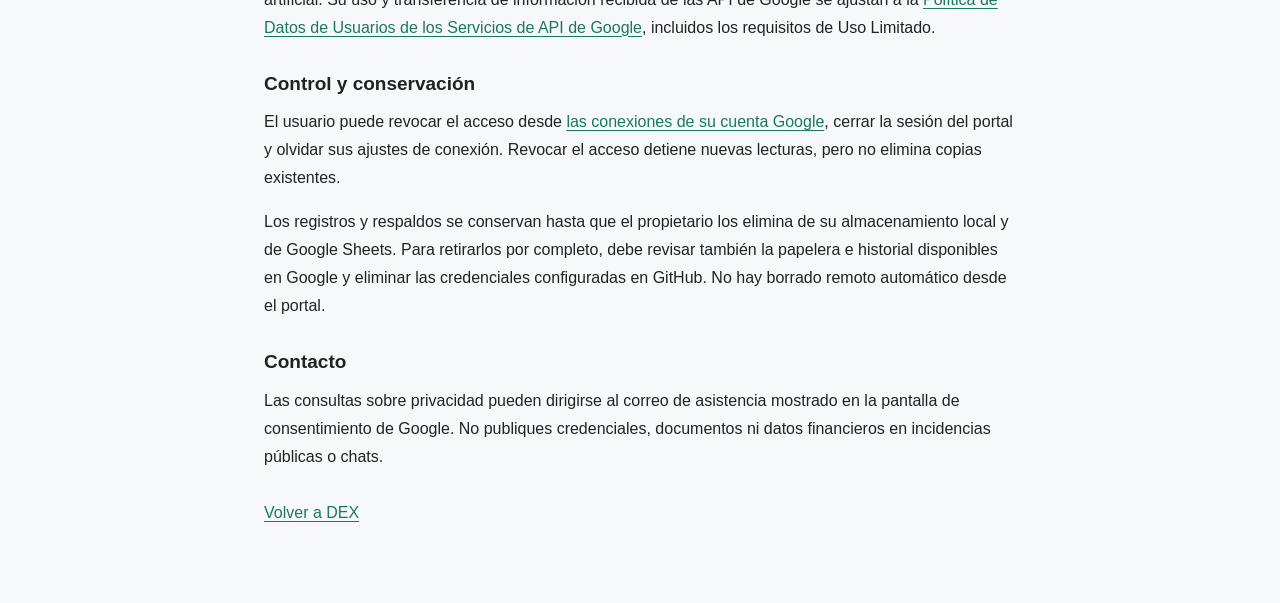
==== commit 9762ebcf: "Persistent encrypted reading without recurring login" ====
--- a/privacy.html
+++ b/privacy.html
@@ -14,15 +14,17 @@
   <header class="topbar"><a class="brand" href="./"><img src="./icon.png" width="32" height="32" alt="">DEX<span class="brand-dot">.</span></a></header>
   <main>
     <h1>Pol&iacute;tica de privacidad</h1>
-    <p class="muted">Actualizada el 16 de septiembre de 2026</p>
-    <p>DEX es una aplicaci&oacute;n de seguimiento patrimonial para uso personal. La interfaz p&uacute;blica no contiene estados de cuenta, saldos ni credenciales del propietario.</p>
+    <p class="muted">Actualizada el 21 de septiembre de 2026</p>
+    <p>DEX es una aplicaci&oacute;n de seguimiento patrimonial para uso personal. El sitio p&uacute;blico puede alojar un resumen financiero cifrado, pero no publica saldos legibles, claves, credenciales ni documentos originales.</p>
     <h2>Datos y finalidad</h2>
     <p>Con autorizaci&oacute;n del usuario, el importador accede a Gmail en modo de solo lectura para localizar mensajes y documentos financieros seleccionados. Extrae saldos y movimientos para el registro patrimonial. No env&iacute;a, elimina ni modifica mensajes.</p>
     <p>DEX procesa cuentas, posiciones, saldos, movimientos, historial, salario utilizado para proyecciones y ajustes personales. El portal solicita lectura de Google Sheets para mostrar el resumen privado. Si el usuario elige autorizar la edici&oacute;n, solicita por separado permiso de escritura en Sheets para enviar cambios de salario y restas a una cola privada. Este permiso de Google puede abarcar todas las hojas accesibles por el usuario; DEX solo escribe solicitudes en el archivo configurado. No modifica permisos de Gmail ni de proveedores financieros.</p>
     <h2>Almacenamiento y acceso</h2>
     <p>Los datos del importador se almacenan cifrados localmente, fuera del c&oacute;digo fuente. El Sheets privado contiene registros y res&uacute;menes, adem&aacute;s de una copia de recuperaci&oacute;n cifrada. Las claves se mantienen separadas del respaldo. Los datos est&aacute;n sujetos a los permisos del archivo de Google.</p>
     <p>La cola privada conserva solicitudes de salario y restas, que pueden contener importes y nombres, bajo los permisos de Google Sheets. El escritor alojado valida la revisi&oacute;n, aplica cada solicitud una sola vez y conserva su resultado en el checkpoint cifrado. Los cambios esperan la siguiente ejecuci&oacute;n; enviarlos no confirma que se hayan aplicado. No se guardan borradores financieros en el navegador.</p>
-    <p>El navegador guarda preferencias y los identificadores de conexi&oacute;n, no el resumen financiero. El token del portal permanece en memoria durante la sesi&oacute;n; se descarta al recargar, cerrar sesi&oacute;n o expirar. La cach&eacute; de DEX guarda recursos de interfaz, no respuestas financieras.</p>
+    <p>Al vincular un dispositivo, el navegador guarda una clave AES-GCM no exportable en IndexedDB y la &uacute;ltima copia cifrada del resumen. As&iacute; puede mostrarlo al abrir y sin conexi&oacute;n. La clave y la copia est&aacute;n en el mismo dispositivo: quien pueda usar ese navegador podr&aacute; consultar los datos. Esto no es un bloqueo por contrase&ntilde;a y no protege frente a c&oacute;digo malicioso ejecutado en el sitio.</p>
+    <p>Los permisos de Google solo son necesarios para editar o para el acceso anterior sin vinculaci&oacute;n. Sus tokens permanecen en memoria y caducan. Cerrar Google no borra la vinculaci&oacute;n; Olvidar dispositivo elimina la clave y la copia cifrada locales. Borrar los datos del navegador tambi&eacute;n exige volver a vincularlo. La cach&eacute; de interfaz no guarda respuestas de Sheets.</p>
+    <p>GitHub Actions publica el resumen con AES-256-GCM y una clave independiente de la recuperaci&oacute;n. Los archivos cifrados son p&uacute;blicos y pueden conservarse en el historial de GitHub o en copias de terceros. Si alguien obtiene la clave podr&aacute; leer las publicaciones cifradas con ella; cambiarla no revoca copias antiguas.</p>
     <p>Las credenciales del importador permanecen en el almac&eacute;n seguro local o en los secretos del repositorio privado cuando el usuario las configura para ejecuci&oacute;n alojada. Los diagn&oacute;sticos alojados usan almacenamiento temporal y no publican datos financieros en logs o artifacts.</p>
     <h2>Proveedores y uso limitado</h2>
     <p>Google proporciona OAuth, Gmail y Sheets; GitHub aloja la interfaz y las ejecuciones autorizadas. Sus servicios pueden registrar metadatos t&eacute;cnicos seg&uacute;n sus propias pol&iacute;ticas. Las consultas p&uacute;blicas de cotizaciones no env&iacute;an saldos ni documentos a los proveedores de precios.</p>
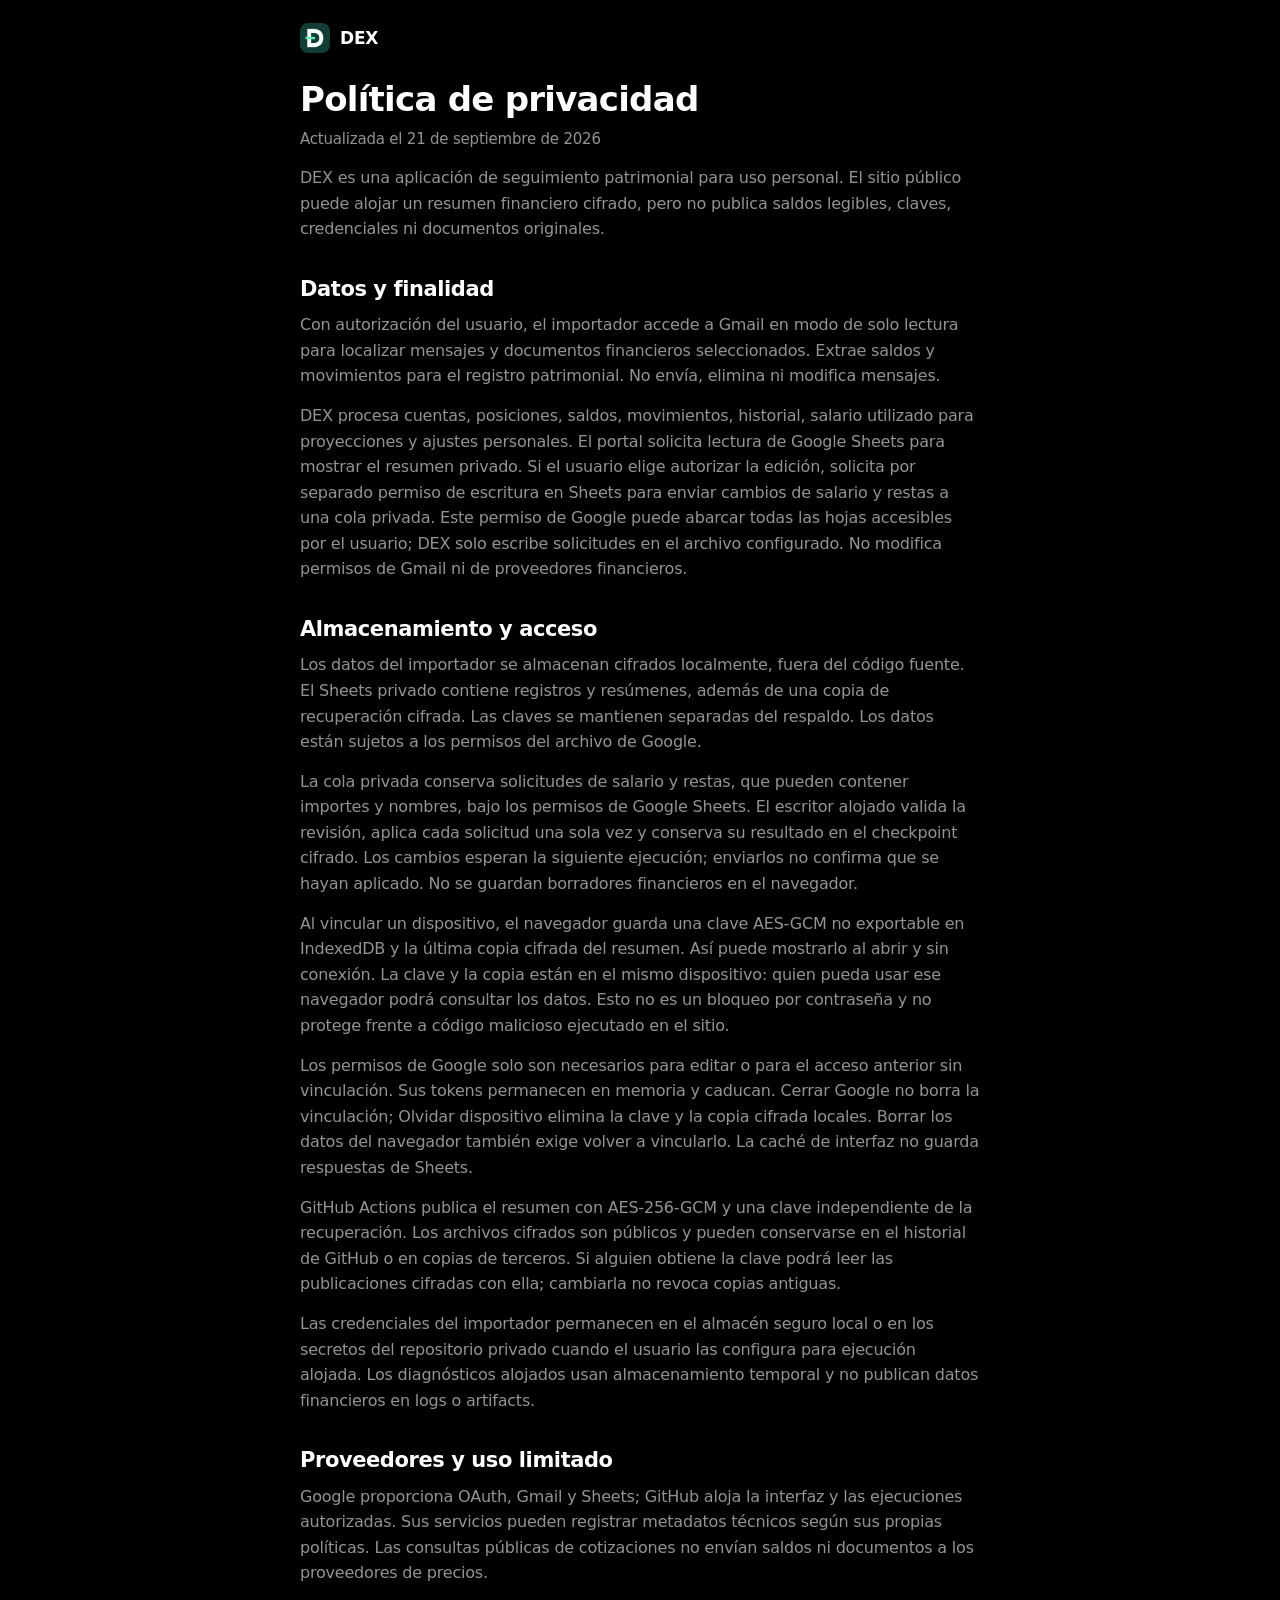
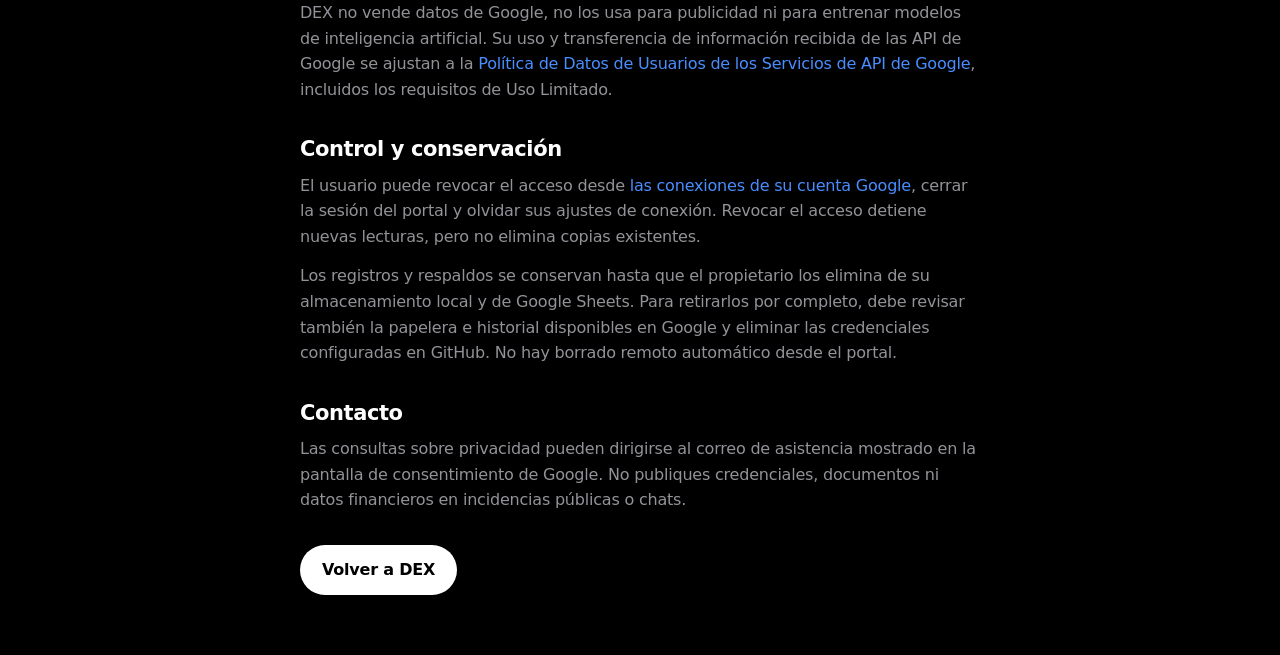
==== commit 6abd5bc7: "Release DEX 0.9.0-plan4 Native PWA refresh, direct navigation, goals and reports, and corrected hist" ====
--- a/privacy.html
+++ b/privacy.html
@@ -2,16 +2,17 @@
 <html lang="es">
 <head>
   <meta charset="utf-8">
-  <meta name="viewport" content="width=device-width, initial-scale=1">
+  <meta name="viewport" content="width=device-width, initial-scale=1, viewport-fit=cover">
+  <meta name="theme-color" content="#000000">
   <meta name="referrer" content="no-referrer">
   <meta http-equiv="Content-Security-Policy" content="default-src 'none'; style-src 'self'; img-src 'self'; base-uri 'none'; form-action 'none'">
   <title>Privacidad | DEX</title>
   <link rel="icon" href="./icon.png">
-  <link rel="stylesheet" href="./app.css">
+  <link rel="stylesheet" href="./dex.css">
   <link rel="stylesheet" href="./privacy.css">
 </head>
 <body>
-  <header class="topbar"><a class="brand" href="./"><img src="./icon.png" width="32" height="32" alt="">DEX<span class="brand-dot">.</span></a></header>
+  <header class="privacy-bar"><a href="./"><img src="./icon.png" width="30" height="30" alt="">DEX</a></header>
   <main>
     <h1>Pol&iacute;tica de privacidad</h1>
     <p class="muted">Actualizada el 21 de septiembre de 2026</p>
--- a/dex.css
+++ b/dex.css
@@ -0,0 +1,744 @@
+/* DEX design system: dark, native iOS finance language (Wallet stack, Robinhood chart, Revolut groups). */
+:root {
+  color-scheme: dark;
+  --bg: #000;
+  --elevated: #1c1c1e;
+  --elevated-2: #2c2c2e;
+  --elevated-3: #3a3a3c;
+  --fill: rgba(118, 118, 128, .24);
+  --fill-2: rgba(118, 118, 128, .16);
+  --sep: rgba(84, 84, 88, .6);
+  --label: #fff;
+  --label-2: rgba(235, 235, 245, .62);
+  --label-3: rgba(235, 235, 245, .32);
+  --up: #34e07f;
+  --down: #ff5b4f;
+  --tint: #4a8dff;
+  --orange: #ff9f0a;
+  --trend: var(--up);
+  --glass: rgba(0, 0, 0, .72);
+  --nav-glass: rgba(22, 22, 24, .74);
+  --float-glass: rgba(44, 44, 46, .94);
+  --thumb: #5a5a5e;
+  --on-accent: #000;
+  --chart-mask: rgba(0, 0, 0, .62);
+  --chart-guide: rgba(255, 255, 255, .32);
+  --gutter: max(20px, calc(env(safe-area-inset-left) + 16px));
+  --gutter-r: max(20px, calc(env(safe-area-inset-right) + 16px));
+  --safe-t: calc(env(safe-area-inset-top) + 4px);
+  --safe-b: env(safe-area-inset-bottom);
+  --nav-h: 44px;
+  --tab-h: 50px;
+  --kb: 0px;
+  --font: -apple-system, BlinkMacSystemFont, "SF Pro Text", system-ui, "Segoe UI Variable Text", "Segoe UI", Roboto, sans-serif;
+  --font-display: -apple-system, BlinkMacSystemFont, "SF Pro Display", system-ui, "Segoe UI Variable Display", "Segoe UI", Roboto, sans-serif;
+  --spring: linear(0, .0154, .0555 3.1%, .2072 6.5%, .4289 10.6%, .6311 15%, .7832 19.7%, .8836 24.6%, .9468 30.2%, .9795 36%, .9948 42.7%, 1.0014 51.4%, 1.0021 63.6%, 1);
+  --spring-bounce: linear(0, .009, .035 2.1%, .141, .281 6.7%, .723 12.9%, .938 16.7%, 1.017, 1.077, 1.121, 1.149 24.3%, 1.159, 1.163, 1.161, 1.154 29.9%, 1.129 32.8%, 1.051 39.6%, 1.017 43.1%, .991, .977 51%, .974 53.8%, .975 57.1%, .997 69.8%, 1.003 76.9%, 1);
+  --ease-out: cubic-bezier(.22, 1, .36, 1);
+  --press: transform .16s var(--ease-out), opacity .16s var(--ease-out), background-color .16s var(--ease-out);
+}
+:root[data-theme="light"] {
+  color-scheme: light;
+  --bg: #f7f8fa;
+  --elevated: #fff;
+  --elevated-2: #e9edf1;
+  --elevated-3: #dce1e7;
+  --fill: rgba(85, 99, 115, .14);
+  --fill-2: rgba(85, 99, 115, .07);
+  --sep: rgba(42, 55, 70, .18);
+  --label: #171b20;
+  --label-2: #56616f;
+  --label-3: #697584;
+  --up: #087a43;
+  --down: #c83229;
+  --tint: #145dca;
+  --glass: rgba(247, 248, 250, .94);
+  --nav-glass: rgba(255, 255, 255, .92);
+  --float-glass: rgba(255, 255, 255, .97);
+  --thumb: #fff;
+  --on-accent: #fff;
+  --chart-mask: rgba(247, 248, 250, .65);
+  --chart-guide: rgba(42, 55, 70, .32);
+}
+:root[data-theme="light"] .notice.error,
+:root[data-theme="light"] .notice[data-state="error"] { color: var(--down); }
+:root[data-theme="light"] .wallet .account-row { box-shadow: 0 -6px 20px rgba(31, 41, 50, .18), inset 0 .5px 0 rgba(255, 255, 255, .3); }
+:root[data-theme="light"] .switch:not(:checked) { background: #c5cbd3; }
+:root[data-theme="light"] .navigation { box-shadow: 0 -1px 0 var(--sep), 0 6px 24px rgba(31, 41, 50, .12); }
+@supports not (transition-timing-function: linear(0, 1)) {
+  :root { --spring: cubic-bezier(.2, .9, .25, 1); --spring-bounce: cubic-bezier(.34, 1.4, .64, 1); }
+}
+
+*, *::before, *::after { box-sizing: border-box; }
+html {
+  background: var(--bg); height: 100%;
+  -webkit-text-size-adjust: 100%; text-size-adjust: 100%;
+  touch-action: manipulation; overscroll-behavior: none; scroll-padding-top: calc(var(--safe-t) + var(--nav-h) + 12px);
+}
+body {
+  margin: 0; min-height: 100dvh; background: var(--bg); color: var(--label);
+  font: 400 17px/1.35 var(--font); letter-spacing: -.012em;
+  -webkit-font-smoothing: antialiased; -moz-osx-font-smoothing: grayscale;
+  -webkit-tap-highlight-color: transparent; touch-action: manipulation; overscroll-behavior-y: none;
+}
+h1, h2, h3, p { margin: 0; }
+button, input, select, textarea { font: inherit; color: inherit; letter-spacing: inherit; }
+button { background: none; border: 0; padding: 0; margin: 0; cursor: pointer; text-align: inherit; touch-action: manipulation; }
+button:disabled { cursor: default; opacity: .38; }
+a { color: var(--tint); }
+img { display: block; }
+[hidden] { display: none !important; }
+:focus { outline: none; }
+:focus-visible { outline: 2px solid var(--tint); outline-offset: 2px; border-radius: 10px; }
+.sr-only, .skip-link:not(:focus) {
+  position: absolute; width: 1px; height: 1px; padding: 0; margin: -1px; overflow: hidden; clip-path: inset(50%); white-space: nowrap; border: 0;
+}
+.skip-link:focus { position: fixed; z-index: 100; top: calc(var(--safe-t) + 8px); left: 12px; padding: 10px 14px; background: var(--elevated-2); color: var(--label); border-radius: 12px; }
+.topbar, .navigation, button, summary, .setting-row, .account-row, .segmented, .chip-button, .filter-row, .eyebrow, .small-label {
+  -webkit-user-select: none; user-select: none; -webkit-touch-callout: none;
+}
+svg.lucide { width: 22px; height: 22px; flex: none; stroke-width: 2; }
+.sensitive, .balance-value, .detail-balance { font-variant-numeric: tabular-nums; }
+.masked { letter-spacing: .12em; color: var(--label-2); }
+.subtle { font-size: 13px; line-height: 1.4; color: var(--label-2); }
+.muted, .caption { color: var(--label-2); font-size: 15px; }
+.small-label { font-size: 13px; color: var(--label-2); font-weight: 500; letter-spacing: 0; }
+.eyebrow { font-size: 13px; font-weight: 600; color: var(--label-2); letter-spacing: .02em; text-transform: uppercase; }
+.gain { color: var(--up); }
+.loss { color: var(--down); }
+.menu-open { grid-column: 1; grid-row: 1; justify-self: start; }
+html[data-hosted] body:not(.connected) .menu-open { display: none; }
+body.menu-visible { overflow: hidden; }
+.app-menu { position: fixed; inset: 0 auto 0 0; margin: 0; width: min(340px, calc(100% - 40px)); height: 100dvh; max-width: none; max-height: 100dvh; padding: var(--safe-t) 16px calc(var(--safe-b) + 16px); border: 0; border-right: 1px solid var(--sep); background: var(--elevated); color: var(--label); overflow-y: auto; overscroll-behavior: contain; }
+.app-menu::backdrop { background: rgba(0, 0, 0, .4); }
+.menu-header { display: flex; align-items: center; justify-content: space-between; min-height: 52px; margin-bottom: 12px; }
+.menu-header strong { font-size: 24px; letter-spacing: 0; }
+.app-menu nav > button, .app-menu nav a, .app-menu .menu-group > button { display: flex; align-items: center; gap: 14px; width: 100%; min-height: 48px; padding: 10px 12px; color: var(--label); text-decoration: none; font-size: 16px; border-radius: 8px; overflow-wrap: anywhere; }
+.app-menu [aria-current="page"] { background: var(--fill); font-weight: 600; }
+.app-menu nav svg { width: 20px; height: 20px; color: var(--label-2); }
+.menu-group { border-top: 1px solid var(--sep); padding-top: 8px; margin-top: 8px; }
+#plan-alert-count { margin-left: auto; }
+#plan-content { min-width: 0; padding-top: 20px; }
+#plan-content h2 { font-size: 21px; margin: 24px 0 12px; letter-spacing: 0; }
+#plan-content h3 { font-size: 17px; margin: 12px 0 8px; letter-spacing: 0; }
+#plan-content .section-heading h2, #plan-content .section-heading h3 { margin: 0; }
+#plan-content p, #plan-content h3, #plan-content .detail-line span { overflow-wrap: anywhere; }
+#plan-content .detail-line { gap: 12px; }
+#plan-content .detail-line > :last-child { flex: none; text-align: right; font-size: 15px; }
+#plan-content .detail-line small { display: block; color: var(--label-2); font-size: 12px; }
+#plan-content .subtle { margin: 10px 0; }
+.goal-row { padding: 18px 0; border-bottom: 1px solid var(--sep); }
+.goal-balance { margin: 16px 0 10px; font-size: 24px; font-weight: 600; overflow-wrap: anywhere; }
+.goal-balance > span { font-size: 15px; font-weight: 400; color: var(--label-2); }
+.goal-row progress { display: block; width: 100%; height: 6px; border: 0; border-radius: 3px; appearance: none; background: var(--fill); color: var(--up); }
+.goal-row progress::-webkit-progress-bar { background: var(--fill); border-radius: 3px; }
+.goal-row progress::-webkit-progress-value { background: var(--up); border-radius: 3px; }
+.agenda-row { display: flex; align-items: center; gap: 12px; border-bottom: 1px solid var(--sep); padding: 14px 0; }
+.agenda-row > div:first-child { flex: 1; min-width: 0; }
+.plan-actions { display: flex; flex: none; }
+.plan-fields { display: grid; grid-template-columns: repeat(2, minmax(0, 1fr)); gap: 12px; margin: 18px 0; }
+.plan-fields label { overflow: hidden; }
+.plan-fields select { text-overflow: ellipsis; }
+.plan-fields label, .plan-field { display: grid; gap: 8px; min-width: 0; font-size: 13px; color: var(--label-2); }
+.plan-fields select, .plan-field select { width: 100%; min-width: 0; min-height: 46px; font-size: 16px; color: var(--label); background: var(--elevated); border: 1px solid var(--sep); border-radius: 8px; padding: 8px; }
+#plan-form input[type="date"] { min-width: 0; max-width: 100%; width: 100%; }
+#plan-status:empty { display: none; }
+
+/* Shell */
+.app {
+  min-height: 100dvh;
+  padding: calc(var(--safe-t) + var(--nav-h)) var(--gutter-r) calc(var(--tab-h) + var(--safe-b) + 36px) var(--gutter);
+}
+main { max-width: 720px; margin: 0 auto; position: relative; }
+.topbar {
+  position: fixed; z-index: 30; inset: 0 0 auto;
+  height: calc(var(--safe-t) + var(--nav-h)); padding: var(--safe-t) calc(var(--gutter-r) - 10px) 0 calc(var(--gutter) - 10px);
+  display: grid; grid-template-columns: 44px minmax(0, 1fr) auto; align-items: center;
+  view-transition-name: topbar;
+}
+.topbar::before {
+  content: ""; position: absolute; inset: 0; z-index: -1; opacity: 0;
+  background: var(--glass); -webkit-backdrop-filter: saturate(180%) blur(24px); backdrop-filter: saturate(180%) blur(24px);
+  box-shadow: 0 .5px 0 var(--sep); transition: opacity .24s var(--ease-out);
+}
+.topbar.scrolled::before { opacity: 1; }
+/* Solid band under the status bar so no content or control sits in the system blur zone. */
+.topbar::after { content: ""; position: absolute; inset: 0 0 auto; height: var(--safe-t); background: var(--bg); z-index: -1; }
+.nav-title {
+  grid-column: 2; font: 600 17px/1 var(--font); letter-spacing: -.02em; white-space: nowrap;
+  opacity: 0; transform: translateY(6px); transition: opacity .22s var(--ease-out), transform .32s var(--spring);
+}
+.topbar.scrolled .nav-title { opacity: 1; transform: none; }
+.nav-title { min-width: 0; overflow: hidden; text-overflow: ellipsis; text-align: center; }
+.top-actions { grid-column: 3; justify-self: end; display: flex; align-items: center; gap: 2px; }
+.mode-badge { font-size: 11px; font-weight: 700; letter-spacing: .06em; padding: 4px 8px; border-radius: 999px; background: var(--orange); color: #000; margin-right: 6px; }
+.mode-badge:not(.demo) { display: none; }
+.icon-button {
+  position: relative; width: 44px; height: 44px; display: grid; place-items: center; border-radius: 50%;
+  color: var(--label); transition: var(--press); flex: none;
+}
+.icon-button::before { content: ""; position: absolute; inset: 5px; border-radius: 50%; background: var(--fill); z-index: -1; transition: var(--press); }
+.icon-button > * { position: relative; }
+.icon-button svg.lucide { width: 19px; height: 19px; stroke-width: 2.3; }
+.icon-button:active { transform: scale(.9); }
+.icon-button:active::before { background: var(--elevated-3); }
+.icon-button.plain::before { background: none; }
+.icon-button.plain { color: var(--label-2); }
+.icon-button.tinted { color: var(--tint); }
+.icon-button.tinted::before { background: rgba(74, 141, 255, .16); }
+.icon-button.danger { color: var(--down); }
+.icon-button.danger::before { background: rgba(255, 91, 79, .16); }
+.top-actions .icon-button { isolation: isolate; }
+#refresh.spinning svg { animation: spin .8s linear infinite; }
+@keyframes spin { to { transform: rotate(360deg); } }
+
+/* Tab bar */
+.navigation {
+  position: fixed; z-index: 30; inset: auto 0 0;
+  height: calc(var(--tab-h) + var(--safe-b)); padding: 0 max(8px, env(safe-area-inset-right)) var(--safe-b) max(8px, env(safe-area-inset-left));
+  display: grid; grid-template-columns: repeat(4, 1fr);
+  background: var(--nav-glass); -webkit-backdrop-filter: saturate(180%) blur(24px); backdrop-filter: saturate(180%) blur(24px);
+  box-shadow: 0 -.5px 0 var(--sep); view-transition-name: tabbar;
+  transition: transform .34s var(--spring);
+}
+.navigation a {
+  display: flex; flex-direction: column; align-items: center; justify-content: center; gap: 3px; min-height: var(--tab-h);
+  color: var(--label-3); text-decoration: none; font-size: 10px; font-weight: 600; letter-spacing: .01em;
+  transition: color .2s var(--ease-out);
+}
+.navigation a svg.lucide { width: 25px; height: 25px; stroke-width: 1.9; }
+.navigation a[aria-current="page"] { color: var(--label); }
+.navigation a[aria-current="page"] svg { animation: tab-pop .5s var(--spring-bounce); }
+.navigation a:active svg { transform: scale(.86); transition: transform .12s var(--ease-out); }
+@keyframes tab-pop { 0% { transform: scale(.82); } 100% { transform: none; } }
+.nav-foot { display: none; }
+html.keyboard .navigation { transform: translateY(110%); }
+
+/* Pull to refresh */
+.ptr {
+  position: fixed; z-index: 29; left: 50%; top: calc(var(--safe-t) + var(--nav-h) - 36px); width: 34px; height: 34px; margin-left: -17px;
+  border-radius: 50%; background: var(--elevated-2); display: grid; place-items: center; opacity: 0; pointer-events: none;
+  box-shadow: 0 6px 20px rgba(0, 0, 0, .5);
+}
+.ptr span { width: 16px; height: 16px; border-radius: 50%; border: 2.2px solid var(--label-3); border-top-color: var(--label); }
+.ptr.refreshing span { animation: spin .7s linear infinite; }
+main.pulling { transition: none; }
+main.releasing { transition: transform .5s var(--spring); }
+
+/* Banner */
+.notice {
+  display: flex; align-items: center; gap: 8px; width: fit-content; max-width: 100%; margin: 4px auto 14px;
+  padding: 8px 14px; border-radius: 999px; background: var(--fill-2); color: var(--label-2);
+  font-size: 13px; font-weight: 600; line-height: 1.3; animation: rise-in .5s var(--spring);
+}
+.notice::before { content: ""; width: 7px; height: 7px; border-radius: 50%; background: var(--label-3); flex: none; }
+.notice[data-state="offline"]::before, .notice[data-state="cached"]::before { background: var(--orange); }
+.notice[data-state="reconnecting"]::before { background: var(--tint); animation: pulse 1s ease-in-out infinite alternate; }
+.notice[data-state="error"], .notice.error { color: #ffb4ad; }
+.notice[data-state="error"]::before, .notice.error::before { background: var(--down); }
+.notice[data-state="demo"]::before { background: var(--orange); }
+@keyframes pulse { to { opacity: .3; } }
+@keyframes rise-in { from { opacity: 0; transform: translateY(8px) scale(.98); } }
+
+/* Headings */
+.page-heading { display: flex; align-items: flex-end; justify-content: space-between; gap: 12px; padding: 6px 0 18px; }
+.page-heading h1 { font: 700 34px/41px var(--font-display); letter-spacing: -.022em; }
+.page-heading .icon-button { margin-right: -10px; margin-bottom: -2px; }
+.section-heading { display: flex; align-items: center; justify-content: space-between; gap: 12px; min-height: 36px; margin-bottom: 10px; }
+.section-heading h2 { font: 700 21px/1.2 var(--font-display); letter-spacing: -.02em; }
+.surface-section, .distribution { margin-top: 36px; }
+.surface, .distribution, .group-list, .quote { background: var(--elevated); border-radius: 22px; }
+
+/* Summary hero */
+.balance-panel { padding-top: 8px; }
+.balance-top { display: flex; align-items: center; gap: 2px; min-height: 30px; }
+.balance-label { font-size: 15px; font-weight: 600; color: var(--label-2); }
+.balance-top .icon-button { width: 36px; height: 36px; margin-left: -4px; }
+.balance-top .icon-button svg.lucide { width: 17px; height: 17px; }
+.balance-value {
+  font: 700 46px/1.08 var(--font-display); letter-spacing: -.035em; margin-top: 2px;
+  white-space: nowrap; overflow: hidden; text-overflow: ellipsis;
+}
+.balance-value.compact { font-size: 38px; }
+.balance-value .money-frac { font-size: .56em; letter-spacing: -.02em; color: var(--label-2); vertical-align: .62em; margin-left: 1px; }
+.balance-value .masked { font-size: .8em; letter-spacing: .08em; }
+.balance-change { min-height: 22px; margin-top: 6px; display: flex; flex-wrap: wrap; align-items: baseline; gap: 6px; font-size: 15px; font-weight: 600; font-variant-numeric: tabular-nums; }
+.balance-change .trend { color: var(--trend); display: inline-flex; align-items: center; gap: 5px; }
+.balance-change .trend::before { content: ""; width: 0; height: 0; border-left: 5px solid transparent; border-right: 5px solid transparent; border-bottom: 7px solid currentColor; transform: translateY(-1px); }
+.balance-change .trend.down::before { transform: translateY(-1px) rotate(180deg); }
+.balance-change .period { color: var(--label-2); font-weight: 500; }
+.deduction-breakdown { margin-top: 12px; display: grid; gap: 2px; max-width: 360px; }
+.deduction-breakdown .detail-line { min-height: 28px; font-size: 13px; box-shadow: none; padding: 0; }
+.estimated-net-worth { margin-top: 12px; display: grid; gap: 2px; }
+.estimated-net-worth strong { font-size: 17px; }
+.summary-controls { display: flex; align-items: center; gap: 10px; margin-top: 22px; }
+.summary-controls .segmented { flex: 1; min-width: 0; }
+#composition-open { width: 36px; height: 36px; min-height: 36px; padding: 0; justify-content: center; flex: none; position: relative; }
+#composition-open #composition-label { position: absolute; width: 1px; height: 1px; overflow: hidden; clip-path: inset(50%); white-space: nowrap; }
+#composition-open svg.lucide { width: 18px; height: 18px; color: var(--label); }
+#composition-open.active { background: rgba(74, 141, 255, .2); }
+#composition-open.active svg.lucide { color: var(--tint); }
+#composition-open.active::after { content: ""; position: absolute; top: 3px; right: 3px; width: 9px; height: 9px; border-radius: 50%; background: var(--tint); box-shadow: 0 0 0 2px var(--bg); }
+
+/* Segmented and chips */
+.segmented {
+  --count: 3; --index: 0;
+  position: relative; display: grid; grid-auto-flow: column; grid-auto-columns: 1fr; padding: 2px;
+  background: var(--fill-2); border-radius: 10px; isolation: isolate; min-width: 228px;
+}
+.segmented::before {
+  content: ""; position: absolute; z-index: -1; top: 2px; bottom: 2px; left: 2px; width: calc((100% - 4px) / var(--count));
+  border-radius: 8px; background: var(--thumb); box-shadow: 0 3px 8px rgba(0, 0, 0, .2), 0 0 0 .5px rgba(0, 0, 0, .04);
+  transform: translateX(calc(var(--index) * 100%)); transition: transform .42s var(--spring);
+}
+.segmented button { min-height: 32px; padding: 0 12px; font-size: 13px; font-weight: 600; text-align: center; white-space: nowrap; color: var(--label-2); transition: color .2s; }
+.segmented button[aria-pressed="true"] { color: var(--label); }
+.segmented button:active { opacity: .6; }
+.period-chips { background: none; min-width: 0; display: flex; gap: 4px; padding: 0; justify-content: flex-start; }
+.period-chips::before { display: none; }
+.period-chips button { min-height: 32px; min-width: 48px; padding: 0 14px; border-radius: 999px; font-size: 14px; font-weight: 700; color: var(--trend); transition: var(--press); }
+.period-chips button[aria-pressed="true"] { background: var(--trend); color: var(--on-accent); }
+.period-chips button:active { transform: scale(.94); }
+.chip-button {
+  display: inline-flex; align-items: center; gap: 7px; min-height: 36px; padding: 0 14px; border-radius: 999px;
+  background: var(--fill-2); font-size: 14px; font-weight: 600; transition: var(--press);
+}
+.chip-button svg.lucide { width: 16px; height: 16px; color: var(--label-2); }
+.chip-button:active { transform: scale(.95); background: var(--fill); }
+
+/* History chart (full bleed) */
+.history-section { margin: 18px calc(-1 * var(--gutter-r)) 0 calc(-1 * var(--gutter)); position: relative; }
+.history-section > :not(canvas) { margin-left: var(--gutter); margin-right: var(--gutter-r); }
+#summary-history-slot .history-section > .section-heading { position: absolute; width: 1px; height: 1px; overflow: hidden; clip-path: inset(50%); margin: 0; }
+#performance-history-slot .history-section { margin-top: 40px; }
+.history-summary { font: 700 30px/1.15 var(--font-display); letter-spacing: -.03em; font-variant-numeric: tabular-nums; }
+.chart-readout { display: flex; align-items: baseline; justify-content: center; gap: 8px; min-height: 22px; font-size: 13px; color: var(--label-2); font-variant-numeric: tabular-nums; }
+.chart-readout strong { font-weight: 600; color: var(--label); }
+.chart-range { display: flex; justify-content: space-between; gap: 16px; min-height: 20px; font-size: 12px; color: var(--label-2); font-variant-numeric: tabular-nums; }
+.chart-range time { min-width: 0; }
+.chart-range time:last-child { text-align: right; }
+#summary-history-slot .chart-readout { opacity: 0; transform: translateY(4px); transition: opacity .18s var(--ease-out), transform .3s var(--spring); }
+#summary-history-slot .history-section.scrubbing .chart-readout { opacity: 1; transform: none; }
+#summary-history-slot .chart-readout strong { position: absolute; width: 1px; height: 1px; overflow: hidden; clip-path: inset(50%); }
+#history-chart {
+  display: block; width: 100%; height: 200px; margin-top: 4px; touch-action: pan-y pinch-zoom; cursor: crosshair;
+  animation: chart-in .7s var(--ease-out) both;
+}
+@keyframes chart-in { from { opacity: 0; transform: scaleY(.94); } }
+.history-section .period-chips { margin-top: 10px; }
+#history-note { margin-top: 12px; }
+.history-metric-label { margin: 0; }
+.disclosure { margin-top: 10px; }
+.disclosure summary, .setting-disclosure > summary { list-style: none; cursor: pointer; }
+.disclosure summary::-webkit-details-marker, .setting-disclosure > summary::-webkit-details-marker { display: none; }
+.disclosure > summary { display: inline-flex; align-items: center; gap: 6px; min-height: 44px; font-size: 15px; font-weight: 600; color: var(--tint); }
+.disclosure > summary::after, .setting-disclosure > summary::after { content: ""; width: 7px; height: 7px; border-right: 2px solid currentColor; border-bottom: 2px solid currentColor; transform: rotate(45deg) translateY(-2px); transition: transform .3s var(--spring); }
+.disclosure[open] > summary::after, .setting-disclosure[open] > summary::after { transform: rotate(-135deg) translate(-2px, 0); }
+#history-rows { background: var(--elevated); border-radius: 18px; padding: 0 16px; animation: rise-in .4s var(--spring); }
+
+/* Select pill */
+.select-pill { position: relative; display: inline-flex; align-items: center; }
+.select-pill select, .setting-row select {
+  -webkit-appearance: none; appearance: none; border: 0; background: none; color: var(--tint);
+  min-height: 44px; padding: 0 20px 0 0; border-radius: 10px; font-size: 16px; font-weight: 600; max-width: 100%; text-overflow: ellipsis; cursor: pointer;
+}
+.select-pill::after, .setting-row:has(> select)::after {
+  content: ""; position: absolute; right: 3px; top: 50%; width: 7px; height: 7px; margin-top: -6px; pointer-events: none;
+  border-right: 2px solid currentColor; border-bottom: 2px solid currentColor; transform: rotate(45deg); color: var(--tint);
+}
+.select-pill select:active { opacity: .5; }
+
+/* Distribution */
+.distribution { display: grid; grid-template-columns: 172px minmax(0, 1fr); gap: 8px 22px; align-items: center; padding: 18px 18px 8px; }
+.distribution > .section-heading { grid-column: 1 / -1; margin: 0; }
+.allocation-chart { display: grid; place-items: center; padding: 6px 0 12px; }
+.donut { position: relative; width: 164px; height: 164px; border-radius: 50%; transition: transform .5s var(--spring); }
+.donut-center { transition: transform .5s var(--spring); }
+.donut-center {
+  position: absolute; inset: 17px; border-radius: 50%; background: var(--elevated);
+  display: flex; flex-direction: column; align-items: center; justify-content: center; gap: 4px; padding: 12px; text-align: center;
+}
+.donut-center svg.lucide { color: var(--label-3); }
+.allocation-focus-name { font-size: 12px; font-weight: 600; color: var(--label-2); max-width: 100%; overflow: hidden; text-overflow: ellipsis; white-space: nowrap; }
+.donut-center strong { font: 700 26px/1 var(--font-display); letter-spacing: -.03em; font-variant-numeric: tabular-nums; }
+.allocation-focus-value { font-size: 12px; color: var(--label-2); font-variant-numeric: tabular-nums; max-width: 100%; overflow-wrap: anywhere; }
+.allocation-legend { display: grid; grid-template-columns: repeat(2, minmax(0, 1fr)); gap: 0 12px; align-content: center; }
+.allocation-legend > .subtle { grid-column: 1 / -1; }
+.allocation-item {
+  display: grid; grid-template-columns: 10px minmax(0, 1fr) auto; align-items: center; gap: 9px; min-height: 40px; width: 100%;
+  padding: 0 8px; margin: 0 -8px; border-radius: 10px; font-size: 14px; font-weight: 500; transition: var(--press);
+}
+.allocation-item[aria-pressed="true"] { background: var(--fill-2); }
+.allocation-item:active { transform: scale(.97); }
+.allocation-item .legend-dot { width: 10px; height: 10px; border-radius: 50%; }
+.allocation-item-name { overflow: hidden; text-overflow: ellipsis; white-space: nowrap; }
+.allocation-item strong { font-size: 13px; font-weight: 600; color: var(--label-2); font-variant-numeric: tabular-nums; }
+.allocation-toggle {
+  grid-column: 1 / -1; justify-self: stretch; justify-content: center; margin-top: 6px; min-height: 48px; border-top: .5px solid var(--sep);
+  display: flex; align-items: center; gap: 6px; font-size: 15px; font-weight: 600; color: var(--tint);
+}
+.allocation-toggle svg.lucide { width: 17px; height: 17px; transition: transform .35s var(--spring); }
+.allocation-toggle[aria-expanded="true"] svg { transform: rotate(180deg); }
+.allocation-components { grid-column: 1 / -1; display: grid; grid-template-columns: repeat(2, minmax(0, 1fr)); gap: 0 18px; padding-top: 4px; animation: rise-in .4s var(--spring); }
+.allocation-component { display: flex; justify-content: space-between; gap: 12px; min-height: 40px; align-items: center; font-size: 13px; box-shadow: 0 .5px 0 var(--sep); min-width: 0; }
+.allocation-component span, .allocation-component strong { min-width: 0; overflow-wrap: anywhere; }
+.allocation-component strong { font-weight: 600; font-variant-numeric: tabular-nums; text-align: right; }
+
+/* Grouped lists and rows */
+.group-list { overflow: hidden; }
+.group-list:not(:has(> :not([hidden]))) { display: none; }
+.group-list > .subtle { padding: 16px; }
+.adjustment-row, .crypto-row, .pnl-row, .setting-row, #detail .account-row {
+  position: relative; display: grid; align-items: center; width: 100%; min-height: 60px; padding: 10px 16px; gap: 12px; text-align: left;
+  transition: background-color .18s var(--ease-out);
+}
+.group-list > :not(:last-child)::before, #connections-list > :not(:last-child)::before, #payroll-list > :not(:last-child)::before, #crypto-list > :not(:last-child)::before,
+#performance-list > :not(:last-child)::before, #detail-content > div > .setting-row:not(:last-child)::before {
+  content: ""; position: absolute; left: var(--sep-inset, 16px); right: 0; bottom: 0; height: .5px; background: var(--sep); pointer-events: none;
+}
+button.adjustment-row:active, button.crypto-row:active, button.setting-row:active, label.setting-row:active, summary.setting-row:active, #detail button.account-row:active { background: var(--elevated-2); }
+.adjustment-row { grid-template-columns: minmax(0, 1fr) auto 14px; }
+.adjustment-row:has(> svg:first-child) { grid-template-columns: 30px minmax(0, 1fr) auto 14px; --sep-inset: 58px; }
+.adjustment-row > svg:first-child { width: 30px; height: 30px; padding: 6px; border-radius: 8px; background: var(--elevated-3); color: var(--label); }
+.adjustment-row > span { display: grid; gap: 2px; font-size: 16px; font-weight: 500; min-width: 0; overflow-wrap: anywhere; }
+.adjustment-row small, .crypto-row small, .pnl-row small, .setting-label > span { display: block; font-size: 13px; font-weight: 400; color: var(--label-2); }
+.adjustment-row strong { font-size: 16px; font-weight: 600; text-align: right; }
+.adjustment-row > svg:last-child, .crypto-row > svg:last-child, .row-chevron, .account-chevron { width: 14px; height: 14px; color: var(--label-3); stroke-width: 3; }
+#adjustment-list > .subtle, #payroll-list > .form-error { padding: 16px; }
+
+/* Performance */
+.hero-metric { display: grid; gap: 4px; }
+.hero-metric .history-summary { font-size: 40px; }
+.hero-metric .history-summary.gain { color: var(--up); }
+.hero-metric .history-summary.loss { color: var(--down); }
+.performance-columns { display: grid; grid-template-columns: minmax(0, 1fr) auto 104px; gap: 12px; padding: 0 16px 8px; font-size: 12px; font-weight: 600; color: var(--label-3); text-transform: uppercase; letter-spacing: .03em; }
+.performance-columns span:not(:first-child) { text-align: right; }
+.pnl-row { grid-template-columns: minmax(0, 1fr) auto 104px; min-height: 62px; font-variant-numeric: tabular-nums; }
+.pnl-row > strong { font-size: 17px; font-weight: 700; letter-spacing: -.01em; }
+.pnl-row > span { text-align: right; font-size: 15px; font-weight: 500; }
+.pnl-row > span:last-child { display: grid; justify-items: end; gap: 4px; font-weight: 600; }
+.pnl-row > span:last-child small { font-size: 12px; font-weight: 700; padding: 2px 7px; border-radius: 6px; color: var(--label-2); min-height: 18px; }
+.pnl-row > span.gain small:not(:empty) { background: var(--up); color: var(--on-accent); }
+.pnl-row > span.loss small:not(:empty) { background: var(--down); color: var(--on-accent); }
+.pnl-row[data-cash] > strong { color: var(--label-2); }
+.crypto-row { grid-template-columns: 40px minmax(0, 1fr) auto 14px; min-height: 72px; --sep-inset: 68px; }
+.crypto-identity { min-width: 0; }
+.crypto-identity small { white-space: nowrap; overflow: hidden; text-overflow: ellipsis; }
+.crypto-identity strong { font-size: 17px; font-weight: 600; }
+.crypto-value { text-align: right; font-size: 16px; font-weight: 600; }
+.coin-mark { width: 40px; height: 40px; border-radius: 50%; display: grid; place-items: center; font: 700 20px/1 var(--font-display); color: #fff; }
+.coin-mark.btc { background: linear-gradient(145deg, #ffae3b, #f2870a); }
+.coin-mark.usdt { background: linear-gradient(145deg, #3cc39a, #1a8f6c); }
+.coin-mark.usdc { background: linear-gradient(145deg, #4f8ee3, #2265c3); }
+#crypto-note, .crypto-section > .subtle { margin: 10px 4px 0; }
+.quote { padding: 18px; display: grid; gap: 6px; }
+.quote .history-summary { font-size: 32px; }
+
+/* Accounts: wallet stack */
+.accounts-tools { display: flex; gap: 10px; align-items: center; }
+.search { flex: 1; min-width: 0; display: flex; align-items: center; gap: 8px; height: 40px; padding: 0 12px; border-radius: 12px; background: var(--fill-2); color: var(--label-2); }
+.search svg.lucide { width: 18px; height: 18px; }
+.search input { flex: 1; min-width: 0; height: 100%; border: 0; background: none; color: var(--label); font-size: 17px; -webkit-appearance: none; appearance: none; text-overflow: ellipsis; }
+.sort-control { flex: none; }
+.search input::placeholder { color: var(--label-3); }
+.search input::-webkit-search-cancel-button { filter: invert(1) opacity(.5); }
+.filter-row { display: flex; gap: 8px; margin: 14px calc(-1 * var(--gutter-r)) 0 calc(-1 * var(--gutter)); padding: 0 var(--gutter-r) 4px var(--gutter); overflow-x: auto; scrollbar-width: none; }
+.filter-row::-webkit-scrollbar { display: none; }
+.filter { flex: none; min-height: 36px; padding: 0 16px; border-radius: 999px; background: var(--fill-2); font-size: 15px; font-weight: 600; color: var(--label); transition: var(--press); }
+.filter.active { background: var(--label); color: var(--bg); }
+.filter:active { transform: scale(.95); }
+.account-list.wallet { display: flex; flex-direction: column; padding: 22px 0 8px; perspective: 1400px; }
+.wallet .account-row, .sheet-title {
+  --card-h: clamp(196px, 57vw, 232px);
+  position: relative; isolation: isolate; overflow: hidden; width: 100%; height: var(--card-h); border-radius: 18px; padding: 16px 18px 18px;
+  display: grid; grid-template-columns: 34px minmax(0, 1fr) auto; grid-template-rows: 34px 1fr auto; column-gap: 10px;
+  grid-template-areas: "icon name amount" ". . ." "sub sub chev";
+  color: #fff; text-align: left; background: linear-gradient(135deg, #5b5b60, #2c2c30);
+  box-shadow: 0 -10px 30px rgba(0, 0, 0, .55), inset 0 .5px 0 rgba(255, 255, 255, .22);
+  transition: transform .5s var(--spring), filter .2s;
+}
+.wallet .account-row + .account-row { margin-top: calc(66px - var(--card-h)); }
+.wallet .account-row:active { transform: translateY(-4px) scale(.985); }
+@media (hover: hover) and (pointer: fine) { .wallet .account-row:hover { transform: translateY(-12px); } }
+.wallet .account-row::before, .sheet-title::before {
+  content: ""; position: absolute; inset: 0; z-index: -1;
+  background: radial-gradient(120% 90% at 0% 0%, rgba(255, 255, 255, .22), transparent 55%);
+}
+.wallet .account-row::after, .sheet-title::after {
+  content: ""; position: absolute; z-index: -1; width: 88%; aspect-ratio: 1; right: -38%; bottom: -62%; border-radius: 50%;
+  border: 1.5px solid rgba(255, 255, 255, .14); box-shadow: 0 0 0 26px rgba(255, 255, 255, .035), 0 0 0 58px rgba(255, 255, 255, .025);
+}
+.wallet .entity-icon, .sheet-title .entity-icon { grid-area: icon; background: rgba(255, 255, 255, .2); color: inherit; -webkit-backdrop-filter: blur(8px); backdrop-filter: blur(8px); }
+.wallet .account-info { display: contents; }
+.wallet .account-sub { grid-area: sub; align-self: end; font-size: 12px; font-weight: 700; letter-spacing: .08em; text-transform: uppercase; opacity: .78; overflow: hidden; white-space: nowrap; text-overflow: ellipsis; }
+.wallet .account-amount { grid-area: amount; align-self: center; font-size: 17px; font-weight: 700; font-variant-numeric: tabular-nums; letter-spacing: -.01em; }
+.wallet .account-name { grid-area: name; align-self: center; font-size: 16px; font-weight: 700; letter-spacing: -.01em; overflow: hidden; white-space: nowrap; text-overflow: ellipsis; }
+.wallet .account-chevron { grid-area: chev; align-self: end; color: currentColor; opacity: .7; width: 16px; height: 16px; }
+[data-source="bac_bank"] { --card: #e8203f; --card-2: #9a0620; }
+[data-source="bac_pension"] { --card: #8a4dff; --card-2: #4a1fb8; }
+[data-source="multimoney"] { --card: #22c77f; --card-2: #0a7548; }
+[data-source="ibkr"] { --card: #3a3c42; --card-2: #121315; }
+[data-source="binance"] { --card: #f6c343; --card-2: #d9950b; }
+[data-source="espp"] { --card: #2f7dff; --card-2: #0b3fa0; }
+[data-source="asociacion"] { --card: #1fbfcf; --card-2: #0a6d82; }
+.wallet .account-row[data-source], .sheet-title[data-source] { background: linear-gradient(140deg, var(--card), var(--card-2)); }
+.wallet .account-row[data-source="ibkr"]::after, .sheet-title[data-source="ibkr"]::after { border-color: rgba(255, 70, 80, .45); }
+.wallet .account-row[data-source="binance"], .sheet-title[data-source="binance"] { color: #17140a; }
+.empty { display: grid; justify-items: center; gap: 10px; padding: 48px 16px; color: var(--label-2); font-size: 15px; text-align: center; }
+.empty svg.lucide { width: 30px; height: 30px; color: var(--label-3); }
+#payroll-section { margin-top: 28px; }
+
+.entity-icon {
+  width: 34px; height: 34px; border-radius: 50%; display: grid; place-items: center; flex: none;
+  font-size: 11px; font-weight: 800; letter-spacing: .02em; color: #fff; background: linear-gradient(140deg, var(--card, #636366), var(--card-2, #3a3a3c));
+}
+.entity-icon svg.lucide { width: 18px; height: 18px; }
+.entity-icon.bac_bank { --card: #e8203f; --card-2: #9a0620; }
+.entity-icon.bac_pension { --card: #8a4dff; --card-2: #4a1fb8; }
+.entity-icon.multimoney { --card: #22c77f; --card-2: #0a7548; }
+.entity-icon.ibkr { --card: #3a3c42; --card-2: #121315; }
+.entity-icon.binance { --card: #f6c343; --card-2: #d9950b; color: #17140a; }
+.entity-icon.espp { --card: #2f7dff; --card-2: #0b3fa0; }
+.entity-icon.asociacion { --card: #1fbfcf; --card-2: #0a6d82; }
+
+/* Settings */
+.settings-group { margin-top: 30px; }
+.settings-group:first-of-type { margin-top: 4px; }
+.settings-group > h2, .group-header { display: flex; justify-content: space-between; align-items: baseline; padding: 0 16px 8px; font-size: 13px; font-weight: 600; color: var(--label-2); text-transform: uppercase; letter-spacing: .03em; }
+.group-header h2 { font: inherit; }
+.group-header .small-label { font-size: 12px; text-transform: none; }
+.group-list + .group-list { margin-top: 14px; }
+.setting-row { grid-template-columns: 30px minmax(0, 1fr) auto; min-height: 52px; --sep-inset: 58px; cursor: pointer; }
+.setting-row.static { cursor: default; }
+button.setting-row:has(> svg:last-child), #connections-list .setting-row { grid-template-columns: 30px minmax(0, 1fr) auto 14px; }
+.setting-row:has(> select) { padding-right: 12px; }
+.setting-icon { width: 30px; height: 30px; border-radius: 8px; display: grid; place-items: center; color: #fff; background: #636366; }
+.setting-icon svg.lucide { width: 18px; height: 18px; stroke-width: 2.2; }
+.setting-icon:has(.lucide-eye-off), .setting-icon:has(.lucide-eye) { background: #5e5ce6; }
+.setting-icon:has(.lucide-coins) { background: #ff9f0a; }
+.setting-icon:has(.lucide-accessibility) { background: #0a84ff; }
+.setting-icon:has(.lucide-languages) { background: #8e8e93; }
+.setting-icon:has(.lucide-calendar-days) { background: #ff375f; }
+.setting-icon:has(.lucide-download) { background: #30d158; }
+.setting-icon:has(.lucide-shield-check) { background: #30d158; }
+.setting-icon:has(.lucide-pencil) { background: #0a84ff; }
+.setting-label { display: grid; gap: 1px; font-size: 17px; min-width: 0; overflow-wrap: anywhere; }
+.setting-row select { color: var(--label-2); font-weight: 400; padding-right: 22px; text-align: right; text-align-last: right; min-height: 44px; }
+.setting-row:has(> select)::after { right: 18px; color: var(--label-3); }
+.connection-state { display: inline-flex; align-items: center; gap: 5px; font-size: 14px; color: var(--label-2); }
+.connection-state svg.lucide { width: 15px; height: 15px; }
+.connection-state.observed { color: var(--up); }
+#connections-list .setting-row { --sep-inset: 62px; }
+#connections-list .entity-icon { width: 30px; height: 30px; border-radius: 8px; font-size: 10px; }
+.group-footer, .settings-footnote { padding: 8px 16px 0; font-size: 13px; line-height: 1.4; color: var(--label-2); }
+#automation-jobs:not(:empty) { background: var(--elevated); border-radius: 22px; padding: 0 16px; margin-bottom: 14px; }
+.about-icon { width: 30px; height: 30px; border-radius: 8px; }
+.destructive { color: var(--down); font-weight: 500; grid-template-columns: 1fr !important; }
+.setting-disclosure { position: relative; }
+.setting-disclosure > summary { grid-template-columns: 30px minmax(0, 1fr) 14px; color: var(--label); }
+.setting-disclosure > summary::after { position: static; background: none; height: 7px; width: 7px; margin-right: 4px; color: var(--label-3); }
+.disclosure-body { padding: 2px 16px 14px 58px; display: grid; gap: 10px; animation: rise-in .35s var(--spring); }
+.disclosure-body #google-configuration { order: -1; }
+.access-settings .group-list > p, .access-settings .group-list > div[role="status"] { padding: 12px 16px; font-size: 13px; color: var(--label-2); }
+.access-settings .group-list > .form-error { color: var(--down); }
+#portal-edit-status p + p { margin-top: 6px; }
+.text-action { display: inline-flex; align-items: center; gap: 7px; min-height: 44px; font-size: 16px; font-weight: 600; color: var(--tint); transition: opacity .15s; }
+.text-action svg.lucide { width: 18px; height: 18px; }
+.text-action:active { opacity: .5; }
+
+/* Switch */
+.switch { -webkit-appearance: none; appearance: none; position: relative; width: 51px; height: 31px; margin: 0; border-radius: 999px; background: #39393d; cursor: pointer; flex: none; transition: background-color .25s var(--ease-out); }
+.switch::before { content: ""; position: absolute; top: 2px; left: 2px; width: 27px; height: 27px; border-radius: 50%; background: #fff; box-shadow: 0 3px 8px rgba(0, 0, 0, .15), 0 3px 1px rgba(0, 0, 0, .06); transition: transform .38s var(--spring-bounce); }
+.switch:checked { background: #30d158; }
+.switch:checked::before { transform: translateX(20px); }
+.switch:active::before { transform: scaleX(1.12); transform-origin: left; }
+.switch:checked:active::before { transform: translateX(16px) scaleX(1.12); }
+
+/* Onboarding */
+.onboarding { min-height: calc(100dvh - var(--safe-t) - var(--nav-h) - 60px); display: flex; flex-direction: column; justify-content: center; max-width: 420px; margin: 0 auto; padding: 12px 0 24px; text-align: center; animation: rise-in .7s var(--spring); }
+.onboarding-art { width: 220px; height: 176px; margin: 0 auto 28px; animation: float 6s ease-in-out infinite; }
+.onboarding-art svg { width: 100%; height: 100%; overflow: visible; }
+@keyframes float { 50% { transform: translateY(-8px); } }
+.onboarding h1 { font: 800 40px/1 var(--font-display); letter-spacing: -.04em; }
+.onboarding-lede { margin: 10px auto 30px; max-width: 300px; font-size: 17px; line-height: 1.4; color: var(--label-2); }
+.onboarding .adjustment-form { text-align: left; }
+.onboarding #snapshot-key { font-family: ui-monospace, "SF Mono", Menlo, Consolas, monospace; font-size: 16px; letter-spacing: .02em; }
+.onboarding .form-actions .primary-action { flex: 1; }
+.onboarding details { margin-top: 18px; }
+.onboarding details > summary { list-style: none; display: inline-flex; min-height: 44px; align-items: center; font-size: 15px; font-weight: 600; color: var(--label-2); cursor: pointer; }
+.onboarding details > summary::-webkit-details-marker { display: none; }
+.onboarding details[open] > summary { color: var(--label); }
+.onboarding details .adjustment-form { margin-top: 8px; animation: rise-in .4s var(--spring); }
+
+/* Forms */
+.adjustment-form { display: grid; gap: 14px; }
+.adjustment-form label { display: grid; gap: 7px; font-size: 13px; font-weight: 600; color: var(--label-2); min-width: 0; }
+.adjustment-form input, .adjustment-form select {
+  width: 100%; height: 52px; padding: 0 16px; border: 0; border-radius: 14px; background: var(--elevated-2); color: var(--label);
+  font-size: 17px; font-weight: 500; -webkit-appearance: none; appearance: none; transition: box-shadow .2s;
+}
+.onboarding .adjustment-form input { background: var(--elevated); }
+.adjustment-form input::placeholder { color: var(--label-3); }
+.adjustment-form input:focus, .adjustment-form select:focus { box-shadow: 0 0 0 2px var(--tint); }
+.adjustment-form input:user-invalid { box-shadow: 0 0 0 2px var(--down); }
+.form-columns { display: grid; grid-template-columns: minmax(0, 1.6fr) minmax(0, 1fr); gap: 12px; }
+.form-actions { display: flex; align-items: center; justify-content: flex-end; gap: 10px; margin-top: 8px; }
+.adjustment-form > .form-actions .primary-action { flex: 1; }
+.primary-action {
+  display: inline-flex; align-items: center; justify-content: center; gap: 8px; min-height: 52px; padding: 0 24px; border-radius: 999px;
+  background: var(--label); color: var(--bg); font-size: 17px; font-weight: 600; transition: var(--press);
+}
+.primary-action svg.lucide { width: 19px; height: 19px; stroke-width: 2.6; }
+.primary-action:active { transform: scale(.97); opacity: .85; }
+.primary-action.danger { background: var(--down); color: #fff; }
+.form-error { font-size: 13px; line-height: 1.4; color: var(--down); }
+#delete-confirmation { display: grid; gap: 8px; padding: 16px; border-radius: 16px; background: rgba(255, 91, 79, .1); animation: rise-in .35s var(--spring); }
+#delete-confirmation p { font-weight: 600; }
+
+/* Sheet */
+dialog.sheet {
+  position: fixed; inset: auto 0 var(--kb) 0; margin: 0 auto; width: 100%; max-width: 640px;
+  max-height: calc(100dvh - var(--safe-t) - 16px - var(--kb)); padding: 0 var(--gutter-r) calc(28px + var(--safe-b)) var(--gutter);
+  border: 0; border-radius: 30px 30px 0 0; background: var(--elevated); color: var(--label);
+  overflow-y: auto; overscroll-behavior: contain; -webkit-overflow-scrolling: touch; scrollbar-width: none;
+  box-shadow: 0 -12px 50px rgba(0, 0, 0, .5);
+}
+dialog.sheet::-webkit-scrollbar { display: none; }
+dialog.sheet::backdrop { background: rgba(0, 0, 0, .55); animation: fade-in .32s var(--ease-out); }
+dialog.sheet.closing::backdrop { animation: fade-out .26s ease-in forwards; }
+@keyframes fade-in { from { opacity: 0; } }
+@keyframes fade-out { to { opacity: 0; } }
+.sheet-grabber { position: sticky; top: 0; z-index: 2; height: 14px; margin: 0 calc(-1 * var(--gutter-r)) 0 calc(-1 * var(--gutter)); background: var(--elevated); touch-action: none; }
+.sheet-grabber::before { content: ""; position: absolute; left: 50%; top: 6px; width: 36px; height: 5px; margin-left: -18px; border-radius: 3px; background: var(--label-3); }
+.sheet-header { position: sticky; top: 14px; z-index: 2; display: flex; align-items: center; justify-content: space-between; min-height: 48px; margin: 0 calc(-1 * var(--gutter-r)) 6px calc(-1 * var(--gutter)); padding: 0 calc(var(--gutter-r) - 8px) 0 var(--gutter); background: var(--elevated); touch-action: none; }
+.sheet-header .icon-button::before { background: var(--elevated-2); }
+#detail-content { display: grid; gap: 0; }
+#detail-content > * { animation: rise-in .45s var(--spring) both; }
+#detail-content > :nth-child(2) { animation-delay: .02s; }
+#detail-content > :nth-child(3) { animation-delay: .04s; }
+#detail-content > :nth-child(n+4) { animation-delay: .06s; }
+#detail-title { font: 700 28px/1.15 var(--font-display); letter-spacing: -.025em; overflow-wrap: anywhere; }
+.detail-balance { font: 700 36px/1.1 var(--font-display); letter-spacing: -.03em; margin: 6px 0 2px; }
+#detail-content > .subtle, #detail-content > .small-label { margin-top: 6px; }
+.coverage-text { margin: 12px 0 8px; font-size: 15px; line-height: 1.45; color: var(--label-2); }
+.detail-line { position: relative; display: flex; justify-content: space-between; align-items: center; gap: 16px; min-height: 48px; padding: 8px 0; font-size: 15px; box-shadow: inset 0 -.5px 0 var(--sep); }
+.detail-line > span:first-child { color: var(--label-2); min-width: 0; }
+.detail-line > span:last-child { text-align: right; font-weight: 500; font-variant-numeric: tabular-nums; min-width: 0; overflow-wrap: anywhere; }
+.detail-block { margin-top: 20px; padding: 0 16px; border-radius: 18px; background: var(--elevated-2); }
+.detail-block > h3 { display: flex; gap: 8px; align-items: baseline; padding: 14px 0 4px; font-size: 13px; font-weight: 600; color: var(--label-2); text-transform: uppercase; letter-spacing: .03em; }
+.detail-block .detail-line:last-child { box-shadow: none; }
+.detail-callout { margin-top: 16px; padding: 14px 16px; border-radius: 16px; background: var(--fill-2); font-size: 13px; line-height: 1.45; color: var(--label-2); }
+.position-symbol { display: block; font-weight: 700; color: var(--label); }
+.position-name { display: block; font-size: 12px; color: var(--label-2); font-weight: 400; }
+.sheet-title { margin: 2px 0 18px; box-shadow: 0 18px 40px rgba(0, 0, 0, .45), inset 0 .5px 0 rgba(255, 255, 255, .22); grid-template-areas: "icon . ." ". . ." "name name name"; }
+.sheet-title > div, .sheet-title > h2 { grid-area: name; align-self: end; display: grid; gap: 2px; }
+.sheet-title #detail-title { font-size: 26px; }
+.sheet-title .subtle { color: inherit; opacity: .78; font-size: 14px; font-weight: 600; }
+#detail .account-row { grid-template-columns: 34px minmax(0, 1fr) auto 14px; margin-top: 10px; border-radius: 16px; background: var(--elevated-2); }
+#detail .account-info { display: grid; gap: 1px; min-width: 0; }
+#detail .account-name { font-weight: 600; }
+#detail .account-sub { font-size: 13px; color: var(--label-2); }
+#detail .account-amount { font-weight: 600; font-variant-numeric: tabular-nums; }
+#detail-content > div > .setting-row { --sep-inset: 16px; grid-template-columns: minmax(0, 1fr) auto; }
+#detail-content > div:has(> .setting-row) { background: var(--elevated-2); border-radius: 18px; overflow: hidden; margin-top: 16px; }
+.install-steps { display: grid; gap: 0; margin-top: 18px; padding: 0 16px; border-radius: 18px; background: var(--elevated-2); counter-reset: step; }
+.install-steps li { list-style: none; display: grid; grid-template-columns: 30px minmax(0, 1fr) auto; gap: 12px; align-items: center; min-height: 58px; box-shadow: inset 0 -.5px 0 var(--sep); font-size: 16px; }
+.install-steps li:last-child { box-shadow: none; }
+.install-steps li::before { counter-increment: step; content: counter(step); width: 26px; height: 26px; border-radius: 50%; display: grid; place-items: center; background: var(--fill); font-size: 13px; font-weight: 700; }
+.install-steps svg.lucide { color: var(--tint); }
+
+/* Floating layers */
+.toast {
+  position: fixed; z-index: 60; left: 50%; top: calc(var(--safe-t) + var(--nav-h) + 6px); max-width: calc(100% - 32px);
+  padding: 12px 20px; border-radius: 999px; background: var(--float-glass); -webkit-backdrop-filter: blur(20px) saturate(180%); backdrop-filter: blur(20px) saturate(180%);
+  color: var(--label); font-size: 15px; font-weight: 600; text-align: center; box-shadow: 0 10px 40px rgba(0, 0, 0, .5);
+  transform: translateX(-50%); animation: toast-in .55s var(--spring-bounce);
+}
+@keyframes toast-in { from { opacity: 0; transform: translate(-50%, -24px) scale(.9); } }
+.float-bar {
+  position: fixed; z-index: 40; left: 50%; bottom: calc(var(--tab-h) + var(--safe-b) + 12px); width: min(calc(100% - 24px), 520px);
+  display: flex; align-items: center; gap: 12px; padding: 10px 10px 10px 14px; border-radius: 22px;
+  background: var(--float-glass); -webkit-backdrop-filter: blur(24px) saturate(180%); backdrop-filter: blur(24px) saturate(180%);
+  box-shadow: 0 16px 50px rgba(0, 0, 0, .55), inset 0 .5px 0 rgba(255, 255, 255, .1);
+  transform: translateX(-50%); animation: float-in .6s var(--spring);
+}
+@keyframes float-in { from { opacity: 0; transform: translate(-50%, 24px) scale(.96); } }
+.float-bar img { width: 40px; height: 40px; border-radius: 10px; }
+.float-icon { width: 34px; height: 34px; border-radius: 50%; display: grid; place-items: center; background: rgba(74, 141, 255, .18); color: var(--tint); flex: none; }
+.float-icon svg.lucide { width: 18px; height: 18px; }
+.float-text { flex: 1; min-width: 0; display: grid; gap: 1px; font-size: 15px; font-weight: 600; }
+.float-text span { font-size: 13px; font-weight: 400; color: var(--label-2); }
+.float-action { min-height: 38px; padding: 0 16px; border-radius: 999px; background: var(--label); color: var(--bg); font-size: 15px; font-weight: 600; flex: none; transition: var(--press); }
+.float-action:active { transform: scale(.95); }
+.float-bar .icon-button { width: 36px; height: 36px; margin-left: -6px; }
+.float-bar .icon-button::before { inset: 3px; }
+.haptic-bridge { position: fixed; left: -100px; top: 0; width: 1px; height: 1px; opacity: 0; pointer-events: none; overflow: hidden; }
+
+/* Footnotes */
+.fx-info { margin-top: 28px; display: grid; gap: 4px; justify-items: center; text-align: center; font-size: 12px; line-height: 1.45; color: var(--label-3); }
+.fx-info a, .bottom-note a, .settings-footnote a { color: var(--label-2); }
+.bottom-note { margin-top: 28px; text-align: center; font-size: 12px; }
+
+/* Loading skeleton */
+body.loading .balance-value, body.loading .balance-change, body.loading #allocation-legend, body.loading #all-accounts, body.loading #performance-list {
+  position: relative; overflow: hidden; color: transparent !important; border-radius: 12px; background: var(--fill-2);
+}
+body.loading .balance-value { width: 72%; height: 50px; }
+body.loading .balance-change { width: 42%; height: 18px; margin-top: 10px; }
+body.loading #all-accounts { height: 320px; border-radius: 18px; }
+body.loading #allocation-legend, body.loading #performance-list { min-height: 160px; }
+body.loading .balance-value > *, body.loading #allocation-legend > *, body.loading #all-accounts > * { visibility: hidden; }
+body.loading .balance-value::after, body.loading .balance-change::after, body.loading #all-accounts::after, body.loading #allocation-legend::after, body.loading #performance-list::after {
+  content: ""; position: absolute; inset: 0; background: linear-gradient(100deg, transparent 30%, rgba(255, 255, 255, .07) 50%, transparent 70%);
+  transform: translateX(-100%); animation: shimmer 1.3s ease-in-out infinite;
+}
+body.loading #summary-history-slot::before { content: ""; display: block; height: 200px; margin-top: 22px; border-radius: 16px; background: linear-gradient(180deg, var(--fill-2), transparent); }
+@keyframes shimmer { to { transform: translateX(100%); } }
+
+/* Card flight layer (top layer, above the sheet) */
+.card-flight { position: fixed; inset: 0; width: 100%; height: 100%; margin: 0; padding: 0; border: 0; background: none; overflow: visible; pointer-events: none; }
+.card-flight > .account-row { position: fixed; margin: 0; transform-origin: 0 0; will-change: transform; }
+
+/* Wide screens */
+@media (min-width: 760px) {
+  .navigation { left: 50%; right: auto; bottom: calc(14px + var(--safe-b)); width: 440px; height: 60px; padding: 0 8px; border-radius: 999px; transform: translateX(-50%); box-shadow: 0 16px 50px rgba(0, 0, 0, .5), inset 0 0 0 .5px rgba(255, 255, 255, .1); }
+  html.keyboard .navigation { transform: translateX(-50%); }
+  .navigation a { flex-direction: row; gap: 7px; font-size: 13px; min-height: 60px; }
+  .navigation a svg.lucide { width: 21px; height: 21px; }
+  .app { padding-bottom: calc(110px + var(--safe-b)); }
+  .float-bar { bottom: calc(90px + var(--safe-b)); }
+  .balance-value { font-size: 56px; }
+  .history-section { margin-left: 0; margin-right: 0; }
+  .history-section > :not(canvas) { margin-left: 0; margin-right: 0; }
+  .distribution { grid-template-columns: 200px minmax(0, 1fr); padding: 22px 24px 10px; }
+  .donut { width: 188px; height: 188px; }
+  .donut-center { inset: 19px; }
+  dialog.sheet { bottom: calc(16px + var(--kb)); border-radius: 30px; max-height: calc(100dvh - 32px - var(--kb)); }
+  .wallet .account-row { --card-h: 236px; }
+  .filter-row { margin-left: 0; margin-right: 0; padding-left: 0; padding-right: 0; }
+}
+@media (max-width: 370px) {
+  .distribution { grid-template-columns: 1fr; }
+  .allocation-legend, .allocation-components { grid-template-columns: 1fr; }
+  .balance-value { font-size: 40px; }
+  .segmented { min-width: 0; }
+  .pnl-row, .performance-columns { grid-template-columns: minmax(0, 1fr) auto 92px; gap: 8px; }
+}
+@media (max-width: 559px) {
+  .distribution { grid-template-columns: 1fr; justify-items: stretch; }
+  .allocation-chart { padding-bottom: 6px; }
+}
+@media (orientation: landscape) and (max-height: 500px) {
+  :root { --tab-h: 44px; }
+  .navigation a { flex-direction: row; gap: 6px; font-size: 12px; }
+  .navigation a svg.lucide { width: 21px; height: 21px; }
+  .onboarding { min-height: 0; padding-top: 24px; }
+  .onboarding-art { display: none; }
+  dialog.sheet { max-width: 560px; }
+}
+
+/* Motion preferences */
+@media (prefers-reduced-motion: reduce) {
+  *, *::before, *::after, ::view-transition-group(*), ::view-transition-old(*), ::view-transition-new(*) { animation-duration: .01ms !important; animation-iteration-count: 1 !important; transition-duration: .01ms !important; }
+}
+body.reduce-motion *, body.reduce-motion *::before, body.reduce-motion *::after { animation-duration: .01ms !important; animation-iteration-count: 1 !important; transition-duration: .01ms !important; }
--- a/privacy.css
+++ b/privacy.css
@@ -1,4 +1,10 @@
-main{max-width:800px;margin:0 auto;padding:36px 24px 60px;line-height:1.75;overflow-wrap:anywhere}
-h1{margin-bottom:16px}h2{margin-top:30px;margin-bottom:12px}p+p{margin-top:16px}
-main a{color:var(--green);text-decoration:underline;text-underline-offset:3px}.back{display:inline-block;margin-top:28px;min-height:44px}
-.topbar{max-width:800px;margin:auto;padding:24px;min-height:80px}.brand img{display:block}+body { -webkit-user-select: text; user-select: text; }
+.privacy-bar { max-width: 720px; margin: 0 auto; padding: calc(env(safe-area-inset-top) + 16px) var(--gutter-r) 8px var(--gutter); }
+.privacy-bar a { display: inline-flex; align-items: center; gap: 10px; min-height: 44px; color: var(--label); text-decoration: none; font-weight: 700; font-size: 17px; }
+.privacy-bar img { border-radius: 8px; }
+main { max-width: 720px; margin: 0 auto; padding: 12px var(--gutter-r) calc(60px + env(safe-area-inset-bottom)) var(--gutter); line-height: 1.6; overflow-wrap: anywhere; color: var(--label-2); font-size: 16px; }
+h1 { font: 700 34px/1.15 var(--font-display); letter-spacing: -.022em; color: var(--label); margin-bottom: 8px; }
+h2 { font: 700 21px/1.25 var(--font-display); letter-spacing: -.02em; color: var(--label); margin: 34px 0 10px; }
+p + p { margin-top: 14px; }
+main a { color: var(--tint); text-decoration: none; }
+.back { display: inline-flex; align-items: center; margin-top: 32px; min-height: 50px; padding: 0 22px; border-radius: 999px; background: var(--label); color: #000 !important; font-weight: 600; }
